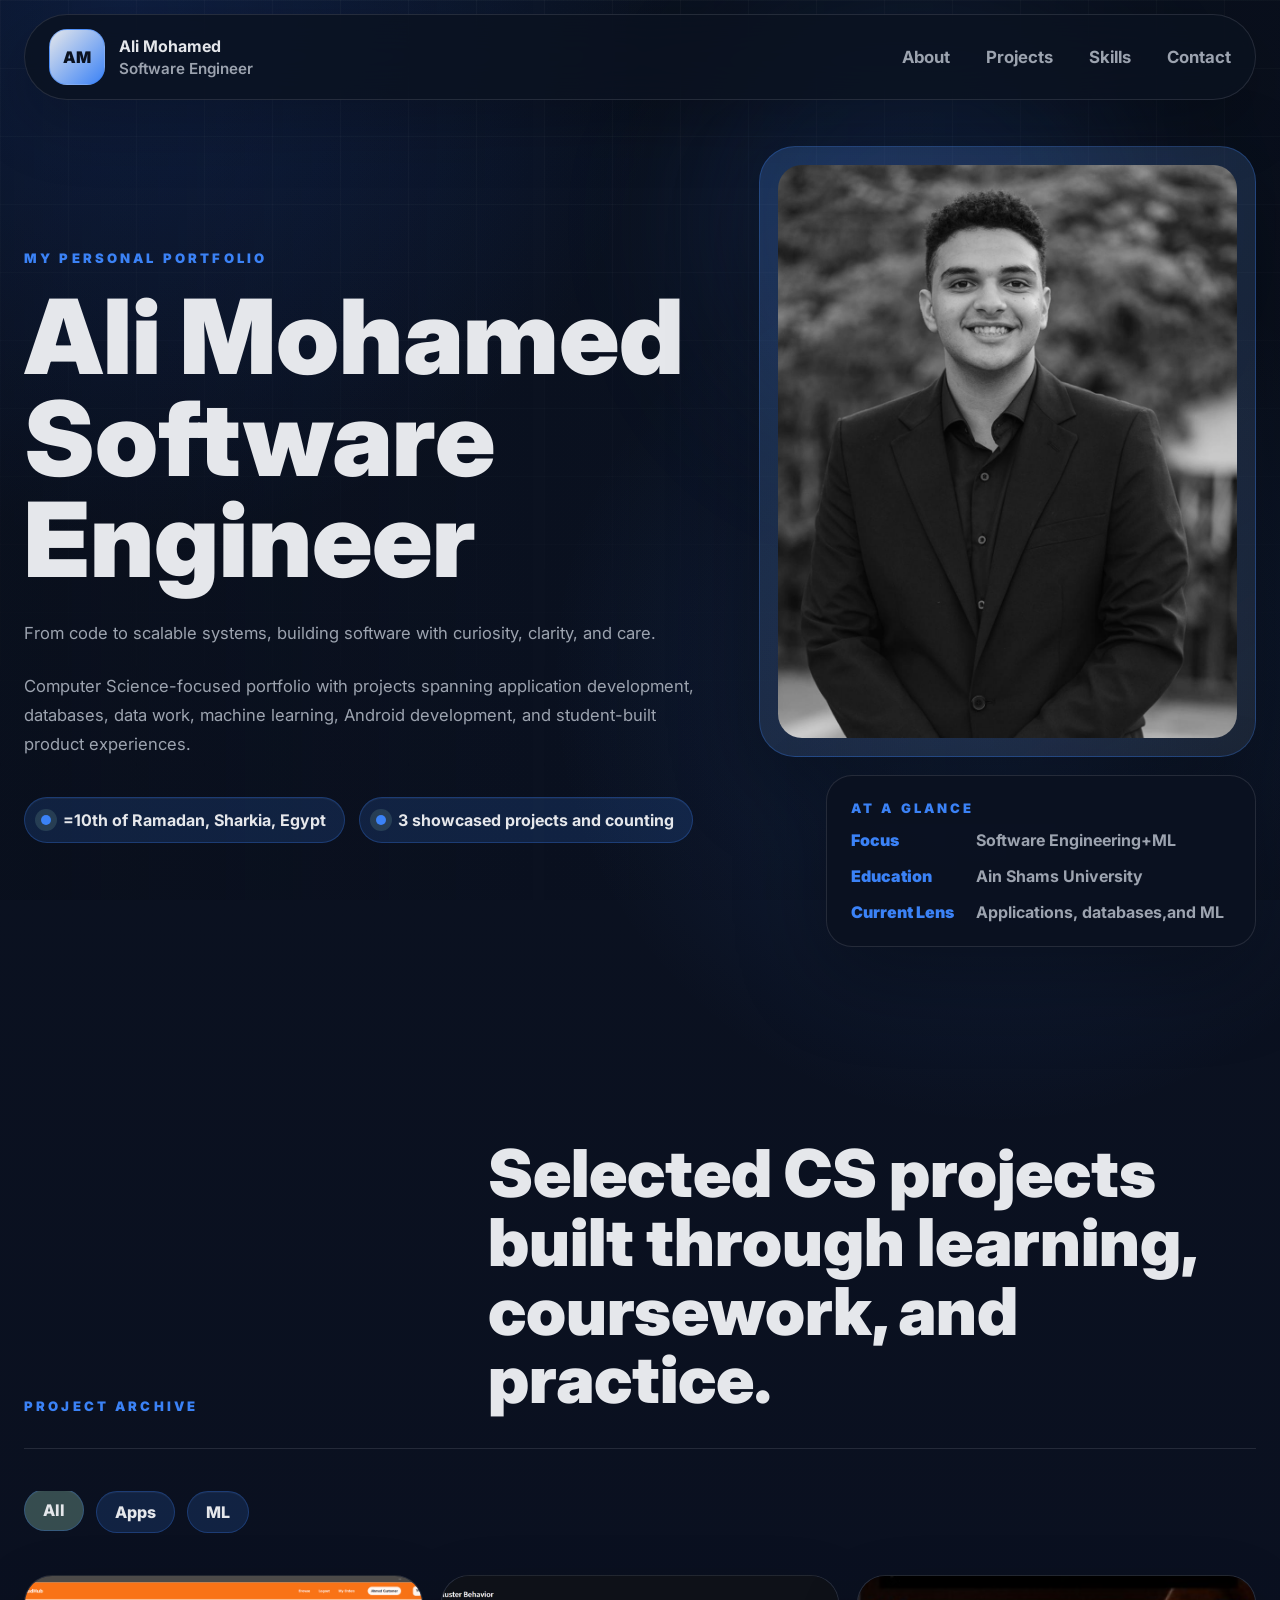
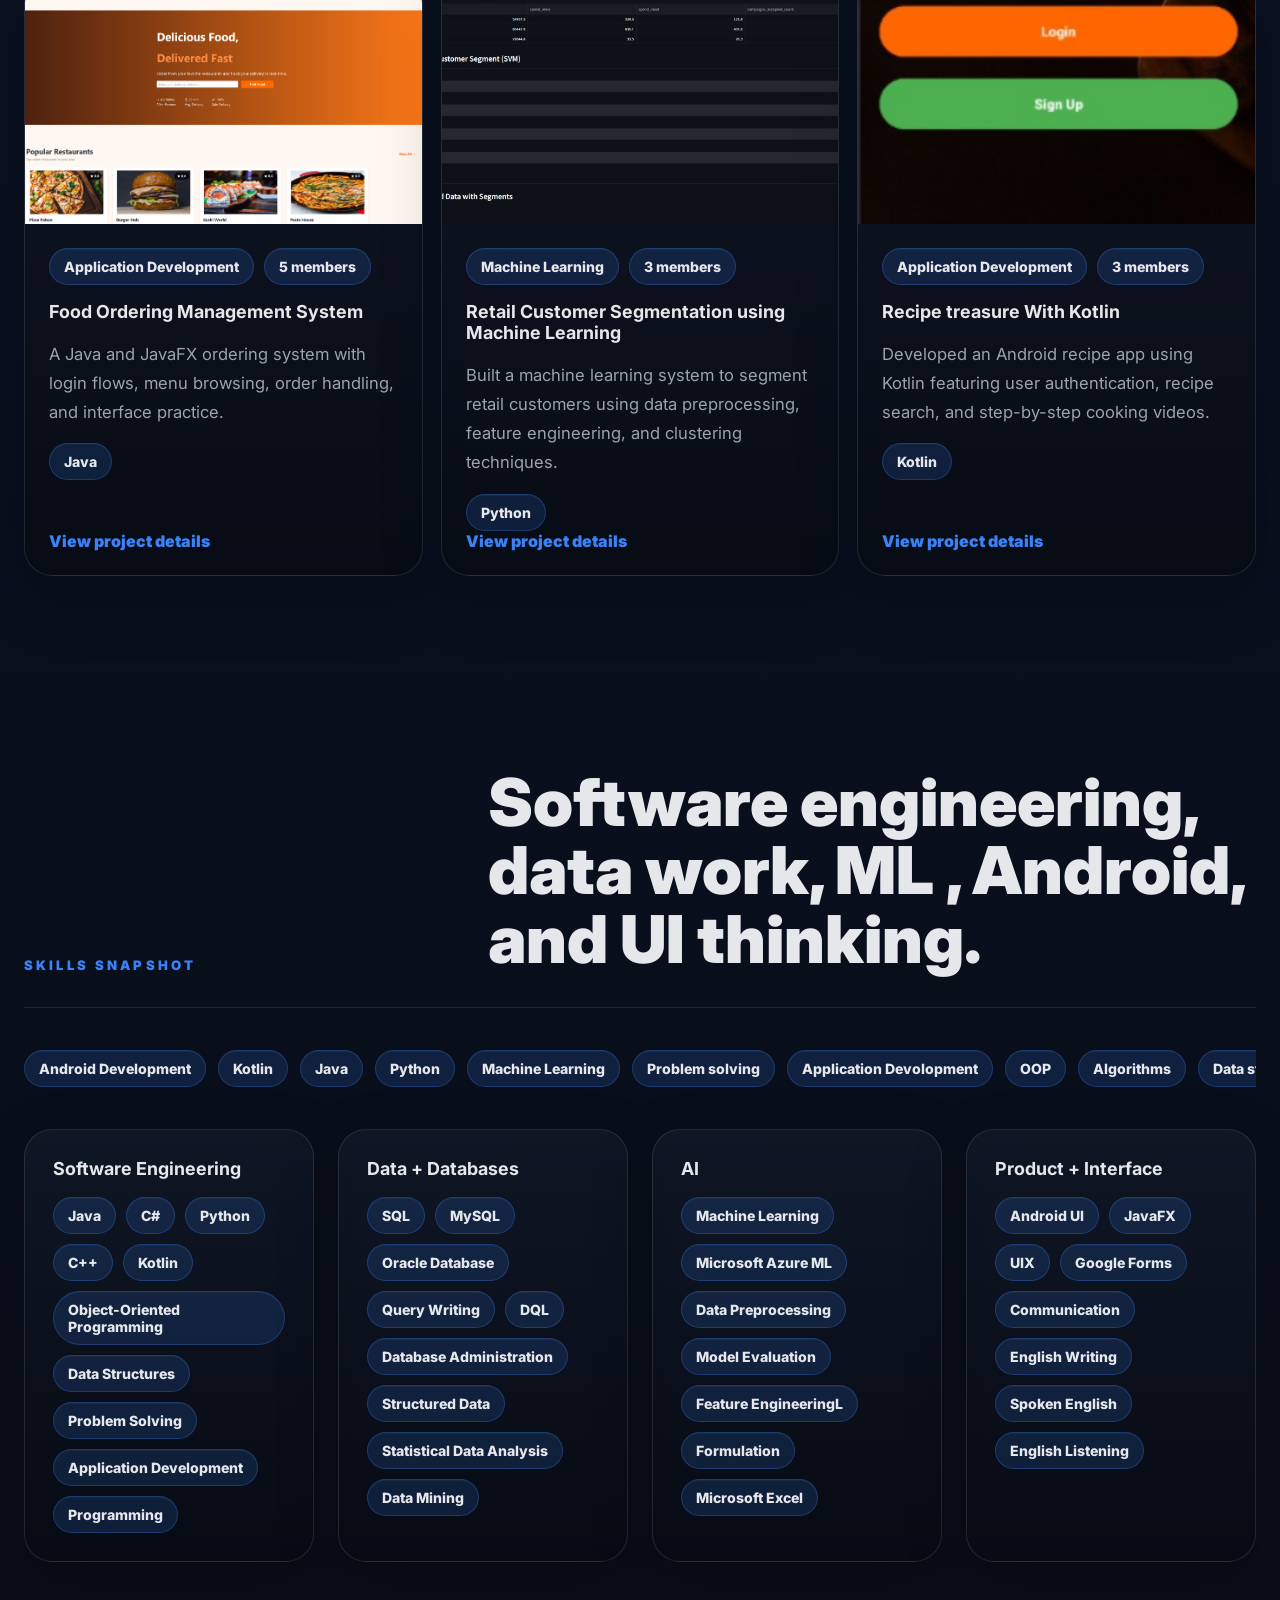
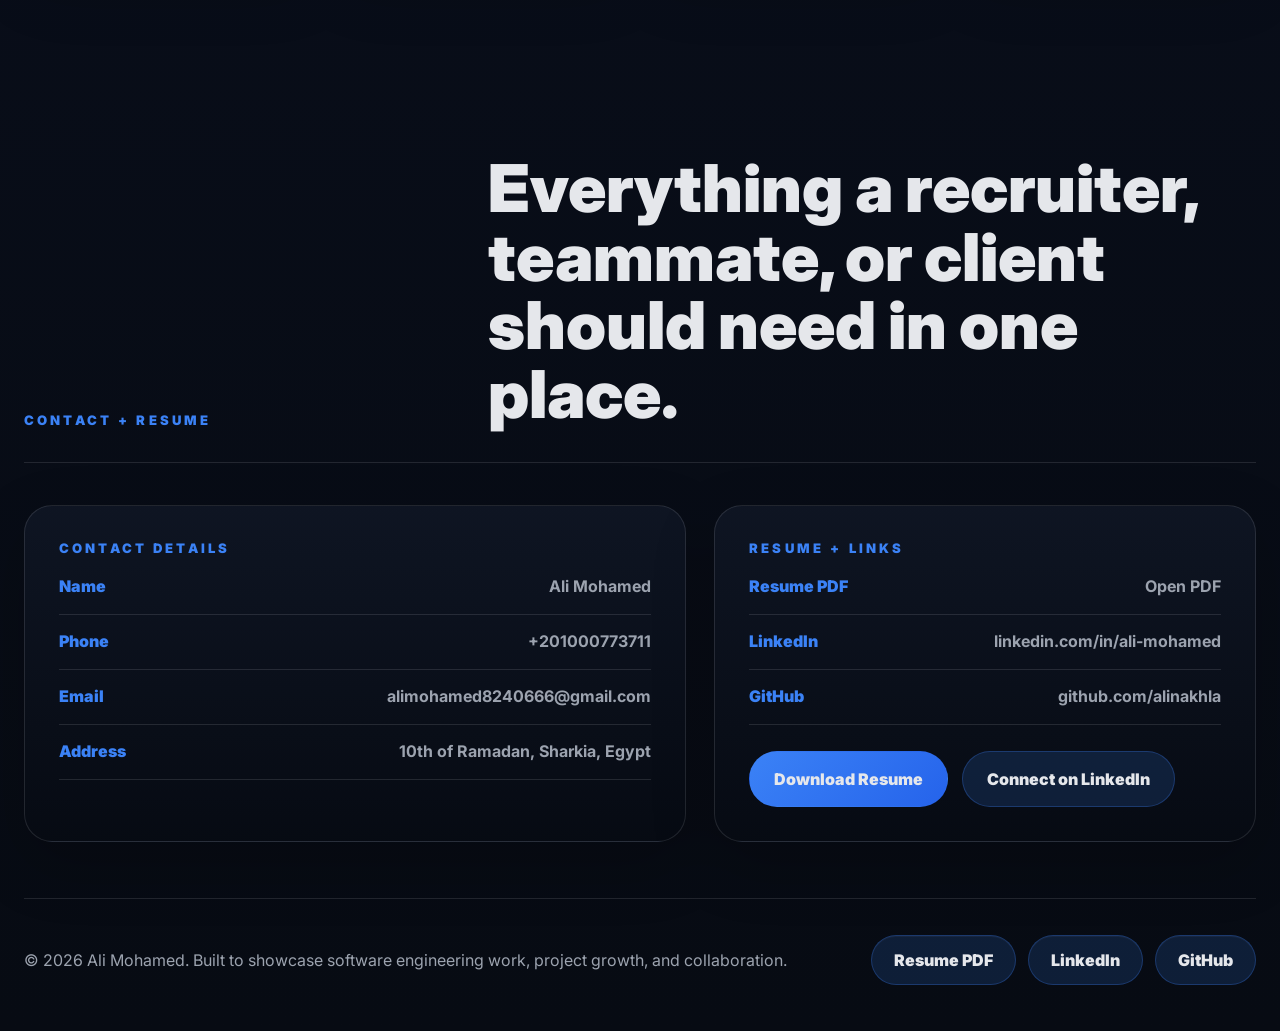
==== index.html @ 8b9dc845 "first commit" ====
<!doctype html>
<html lang="en">
  <head>
    <meta charset="UTF-8" />
    <meta name="viewport" content="width=device-width, initial-scale=1.0" />
    <meta
      name="description"
      content="Computer Science portfolio for Ali Mohamed, a Software Engineer showcasing projects, skills, resume, and contact information."
    />
    <title>Ali Mohamed | Software Engineer Portfolio</title>
    <link rel="preconnect" href="https://fonts.googleapis.com" />
    <link rel="preconnect" href="https://fonts.gstatic.com" crossorigin />
    <link
      href="https://fonts.googleapis.com/css2?family=Inter:wght@400;500;600;700;800;900&display=swap"
      rel="stylesheet"
    />
    <link rel="stylesheet" href="styles.css" />
  </head>
  <body id="top">
    <div class="cursor-glow" aria-hidden="true"></div>
    <header class="site-header">
      <a class="brand" href="index.html" aria-label="Portfolio home">
        <span class="brand-mark">AM</span>
        <span class="brand-copy">
          <strong>Ali Mohamed</strong>
          <small>Software Engineer</small>
        </span>
      </a>
      <nav class="nav-links" aria-label="Primary navigation">
        <a href="#about">About</a>
        <a href="#projects">Projects</a>
        <a href="#skills">Skills</a>
        <a href="#contact">Contact</a>
      </nav>
    </header>

    <main>
      <section id="about" class="hero section-shell">
        <div class="hero-copy reveal">
          <p class="eyebrow">My Personal Portfolio</p>
          <h1>Ali Mohamed Software Engineer</h1>
          <p class="hero-text">From code to scalable systems, building software with curiosity, clarity, and care.</p>
          <p class="hero-text">
            Computer Science-focused portfolio with projects spanning application development, databases,
            data work, machine learning, Android development, and student-built product experiences.
          </p>
          <div class="quick-facts" aria-label="Quick facts">
            <span>=10th of Ramadan, Sharkia, Egypt</span>
            <span><strong id="project-count">4</strong> showcased projects and counting</span>
          </div>
        </div>

        <div class="hero-visual reveal delay-1" aria-label="Profile photo placeholder">
          <div class="portrait-frame">
            <img src="\assets\profilepic.jpg" alt="Ali Mohamed profile photo placeholder" />
          </div>
          <aside class="glance-card" aria-label="At a glance">
            <p class="eyebrow">At A Glance</p>
            <dl>
              <div>
                <dt>Focus</dt>
                <dd>Software Engineering+ML</dd>
              </div>
              <div>
                <dt>Education</dt>
                <dd>Ain Shams University</dd>
              </div>
              <div>
                <dt>Current Lens</dt>
                <dd>Applications, databases,and ML</dd>
              </div>
            </dl>
          </aside>
        </div>
      </section>

      <section id="projects" class="section-shell">
        <div class="split-heading reveal">
          <p class="eyebrow">Project Archive</p>
          <h2>Selected CS projects built through learning, coursework, and practice.</h2>
        </div>
        <div class="project-toolbar reveal delay-1">
          <button class="filter-button active" data-filter="all" type="button">All</button>
          <button class="filter-button" data-filter="Application Development" type="button">Apps</button>
          <button class="filter-button" data-filter="Machine Learning" type="button">ML</button>
        </div>
        <div id="project-grid" class="project-grid" aria-live="polite"></div>
      </section>

      <section id="skills" class="section-shell skills-section">
        <div class="split-heading reveal">
          <p class="eyebrow">Skills Snapshot</p>
          <h2>Software engineering, data work, ML , Android, and UI thinking.</h2>
        </div>
        <div class="skill-rail reveal delay-1" aria-label="Highlighted skills">
          <span>Android Development</span>
          <span>Kotlin</span>
          <span>Java</span>
          <span>Python</span>
          <span>Machine Learning</span>
          <span>Problem solving</span>
          <span>Application Devolopment</span>
          <span>OOP</span>
          <span>Algorithms</span>
          <span>Data structures</span>
          <span>C++</span>
          <span>C#</span>
          <span>SQL</span>
          <span>MySQL</span>
          <span>Oracle Database</span>
          <span>Problem Solving</span>
          <span>Communication</span>
          <span>English Writing</span>
        </div>
        <div class="skills-layout">
          <div class="skill-card reveal">
            <h3>Software Engineering</h3>
            <div class="pill-list">
              <span>Java</span>
              <span>C#</span>
              <span>Python</span>
              <span>C++</span>
              <span>Kotlin</span>
              <span>Object-Oriented Programming</span>
              <span>Data Structures</span>
              <span>Problem Solving</span>
              <span>Application Development</span>
              <span>Programming</span>
            </div>
          </div>
          <div class="skill-card reveal delay-1">
            <h3>Data + Databases</h3>
            <div class="pill-list">
              <span>SQL</span>
              <span>MySQL</span>
              <span>Oracle Database</span>
              <span>Query Writing</span>
              <span>DQL</span>
              <span>Database Administration</span>
              <span>Structured Data</span>
              <span>Statistical Data Analysis</span>
              <span>Data Mining</span>
            </div>
          </div>
          <div class="skill-card reveal delay-2">
            <h3>AI</h3>
            <div class="pill-list">
              <span>Machine Learning</span>
              <span>Microsoft Azure ML</span>
              <span>Data Preprocessing</span>
              <span>Model Evaluation</span>
              <span>Feature EngineeringL</span> 
              <span>Formulation</span>
              <span>Microsoft Excel</span>
            </div>
          </div>
          <div class="skill-card reveal delay-3">
            <h3>Product + Interface</h3>
            <div class="pill-list">
              <span>Android UI</span>
              <span>JavaFX</span>
              <span>UIX</span>
              <span>Google Forms</span>
              <span>Communication</span>
              <span>English Writing</span>
              <span>Spoken English</span>
              <span>English Listening</span>
            </div>
          </div>
        </div>
      </section>

      <section id="contact" class="section-shell contact-section">
        <div class="split-heading reveal">
          <p class="eyebrow">Contact + Resume</p>
          <h2>Everything a recruiter, teammate, or client should need in one place.</h2>
        </div>
        <div class="contact-grid">
          <section class="contact-card reveal" aria-label="Contact details">
            <p class="eyebrow">Contact Details</p>
            <dl class="info-list">
              <div>
                <dt>Name</dt>
                <dd>Ali Mohamed</dd>
              </div>
              <div>
                <dt>Phone</dt>
                <dd><a href="tel:+201000773711">+201000773711</a></dd>
              </div>
              <div>
                <dt>Email</dt>
                <dd><a href="mailto:alimohamed8240666@gmail.com">alimohamed8240666@gmail.com</a></dd>
              </div>
              <div>
                <dt>Address</dt>
                <dd>10th of Ramadan, Sharkia, Egypt</dd>
              </div>
            </dl>
          </section>

          <section class="contact-card reveal delay-1" aria-label="Resume and profile links">
            <p class="eyebrow">Resume + Links</p>
            <dl class="info-list">
              <div>
                <dt>Resume PDF</dt>
                <dd><a href="assets/Resume1.pdf" target="_blank" rel="noreferrer">Open PDF</a></dd>
              </div>
              <div>
                <dt>LinkedIn</dt>
                <dd>
                  <a href="https:www.linkedin.com/in/ali-mohamed-709615299" target="_blank" rel="noreferrer">
                    linkedin.com/in/ali-mohamed
                  </a>
                </dd>
              </div>
              <div>
                <dt>GitHub</dt>
                <dd>
                  <a href="https://github.com/alinakhla" target="_blank" rel="noreferrer">
                    github.com/alinakhla
                  </a>
                </dd>
              </div>
            </dl>
            <div class="contact-actions">
              <a class="button primary" href="assets/Resume1.pdf" target="_blank" rel="noreferrer">Download Resume</a>
              <a class="button secondary" href="https:www.linkedin.com/in/ali-mohamed-709615299" target="_blank" rel="noreferrer">
                Connect on LinkedIn
              </a>
            </div>
          </section>
        </div>
      </section>
    </main>

    <footer class="site-footer">
      <span>© 2026 Ali Mohamed. Built to showcase software engineering work, project growth, and collaboration.</span>
      <div class="footer-links">
        <a href="assets/Resume1.pdf" target="_blank" rel="noreferrer">Resume PDF</a>
        <a href="https:www.linkedin.com/in/ali-mohamed-709615299" target="_blank" rel="noreferrer">LinkedIn</a>
        <a href="https://github.com/alinakhla" target="_blank" rel="noreferrer">GitHub</a>
      </div>
    </footer>

    <script src="data/projects.js"></script>
    <script src="app.js"></script>
  </body>
</html>
---- styles.css ----
:root {
  --bg: #0b1220;
  --bg-deep: #070b13;
  --panel: rgba(17, 24, 39, 0.76);
  --panel-strong: rgba(17, 24, 39, 0.95);
  --text: #e5e7eb;
  --muted: #9ca3af;
  --mint: #3b82f6;
  --mint-soft: rgba(59, 130, 246, 0.16);
  --mint-line: rgba(59, 130, 246, 0.28);
  --line: rgba(229, 231, 235, 0.12);
  --blue-deep: #2563eb;
  --shadow: 0 28px 90px rgba(0, 0, 0, 0.32);
}

* {
  box-sizing: border-box;
}

html {
  scroll-behavior: smooth;
  scroll-padding-top: 130px;
}

body {
  margin: 0;
  min-height: 100vh;
  overflow-x: hidden;
  background:
    radial-gradient(circle at 78% 16%, rgba(59, 130, 246, 0.16), transparent 28rem),
    radial-gradient(circle at 10% 0%, rgba(37, 99, 235, 0.2), transparent 34rem),
    linear-gradient(180deg, var(--bg) 0%, #0a1020 42%, var(--bg-deep) 100%);
  color: var(--text);
  font-family: Inter, system-ui, -apple-system, BlinkMacSystemFont, "Segoe UI", sans-serif;
}

body::before {
  position: fixed;
  inset: 0;
  z-index: -2;
  pointer-events: none;
  content: "";
  background-image:
    linear-gradient(rgba(232, 255, 243, 0.035) 1px, transparent 1px),
    linear-gradient(90deg, rgba(229, 231, 235, 0.035) 1px, transparent 1px);
  background-size: 68px 68px;
  mask-image: linear-gradient(to bottom, black 4%, transparent 90%);
}

body::after {
  position: fixed;
  inset: 0;
  z-index: -1;
  pointer-events: none;
  content: "";
  background: linear-gradient(90deg, rgba(7, 11, 19, 0.22), transparent 42%, rgba(7, 11, 19, 0.24));
}

a {
  color: inherit;
  text-decoration: none;
}

img,
video {
  display: block;
  max-width: 100%;
}

.cursor-glow {
  position: fixed;
  top: var(--glow-y, 25%);
  left: var(--glow-x, 72%);
  z-index: -1;
  width: 26rem;
  height: 26rem;
  border-radius: 999px;
  background: rgba(59, 130, 246, 0.14);
  filter: blur(76px);
  transform: translate(-50%, -50%);
  transition: top 180ms ease, left 180ms ease;
}

.site-header {
  position: sticky;
  top: 14px;
  z-index: 10;
  display: flex;
  align-items: center;
  justify-content: space-between;
  width: min(1380px, calc(100% - 48px));
  margin: 14px auto 0;
  padding: 14px 24px;
  border: 1px solid var(--line);
  border-radius: 999px;
  background: rgba(11, 18, 32, 0.8);
  box-shadow: 0 24px 64px rgba(0, 0, 0, 0.22);
  backdrop-filter: blur(20px);
}

.brand,
.nav-links {
  display: flex;
  align-items: center;
}

.brand {
  gap: 14px;
  font-weight: 800;
}

.brand-mark {
  display: grid;
  width: 56px;
  height: 56px;
  place-items: center;
  border: 1px solid rgba(59, 130, 246, 0.48);
  border-radius: 18px;
  background: linear-gradient(135deg, #e5e7eb, #3b82f6);
  color: #0b1220;
  font-weight: 900;
}

.brand-copy {
  display: grid;
  gap: 3px;
}

.brand-copy small {
  color: var(--muted);
  font-size: 0.95rem;
  font-weight: 600;
}

.nav-links {
  gap: 36px;
}

.nav-links a {
  color: var(--muted);
  font-size: 1.05rem;
  font-weight: 700;
  transition: color 160ms ease;
}

.nav-links a:hover {
  color: var(--text);
}

.section-shell {
  width: min(1380px, calc(100% - 48px));
  margin: 0 auto;
  padding: 96px 0;
}

.hero {
  display: grid;
  min-height: calc(100vh - 112px);
  align-items: center;
  grid-template-columns: minmax(0, 1fr) minmax(360px, 0.74fr);
  gap: 64px;
  padding-top: 46px;
}

.eyebrow {
  margin: 0 0 20px;
  color: var(--mint);
  font-size: 0.82rem;
  font-weight: 900;
  letter-spacing: 0.24em;
  text-transform: uppercase;
}

h1,
h2,
h3,
p {
  margin-top: 0;
}

h1 {
  max-width: 760px;
  margin-bottom: 28px;
  color: var(--text);
  font-size: clamp(3.9rem, 8.1vw, 7.65rem);
  font-weight: 900;
  letter-spacing: 0;
  line-height: 0.98;
}

h2 {
  max-width: 760px;
  margin-bottom: 28px;
  color: var(--text);
  font-size: clamp(2.55rem, 5.15vw, 4.85rem);
  font-weight: 900;
  letter-spacing: 0;
  line-height: 1.04;
}

h3 {
  margin-bottom: 18px;
  color: var(--text);
  font-size: 1.12rem;
}

.hero-text,
.project-content p,
.project-detail p {
  color: var(--muted);
  font-size: 1.04rem;
  line-height: 1.75;
}

.hero-text {
  max-width: 720px;
  margin-bottom: 24px;
}

.quick-facts {
  display: flex;
  flex-wrap: wrap;
  gap: 14px;
  margin-top: 38px;
}

.quick-facts span,
.filter-button,
.meta-row span,
.project-tags span,
.pill-list span,
.skill-rail span,
.footer-links a {
  border: 1px solid var(--mint-line);
  border-radius: 999px;
  background: var(--mint-soft);
  color: var(--text);
  box-shadow: inset 0 1px 0 rgba(255, 255, 255, 0.04);
}

.quick-facts span {
  position: relative;
  padding: 12px 18px 12px 38px;
  font-weight: 700;
}

.quick-facts span::before {
  position: absolute;
  top: 50%;
  left: 16px;
  width: 10px;
  height: 10px;
  border-radius: 50%;
  background: var(--mint);
  box-shadow: 0 0 0 6px rgba(168, 232, 201, 0.14);
  content: "";
  transform: translateY(-50%);
}

.hero-visual {
  display: grid;
  gap: 18px;
}

.portrait-frame {
  position: relative;
  overflow: hidden;
  padding: 18px;
  border: 1px solid rgba(59, 130, 246, 0.3);
  border-radius: 36px;
  background:
    linear-gradient(145deg, rgba(59, 130, 246, 0.18), rgba(255, 255, 255, 0.03)),
    rgba(232, 255, 243, 0.04);
  box-shadow: var(--shadow);
}

.portrait-frame::before {
  position: absolute;
  inset: 0;
  content: "";
  background: linear-gradient(115deg, transparent 20%, rgba(232, 255, 243, 0.12), transparent 64%);
  transform: translateX(-110%);
  animation: sheen 6.2s ease-in-out infinite;
}

.portrait-frame img {
  width: 100%;
  aspect-ratio: 4 / 5;
  border-radius: 24px;
  filter: grayscale(1);
  object-fit: cover;
}

.glance-card {
  position: relative;
  width: min(430px, 100%);
  justify-self: end;
  padding: 24px;
  border: 1px solid var(--line);
  border-radius: 26px;
  background: rgba(11, 18, 32, 0.94);
  box-shadow: var(--shadow);
}

.glance-card .eyebrow {
  margin-bottom: 14px;
}

.glance-card dl,
.info-list {
  display: grid;
  gap: 16px;
  margin: 0;
}

.glance-card dl div,
.info-list div {
  display: grid;
  grid-template-columns: 0.42fr 1fr;
  gap: 18px;
}

dt {
  color: var(--mint);
  font-weight: 900;
}

dd {
  margin: 0;
  color: var(--muted);
  font-weight: 700;
}

.split-heading {
  display: grid;
  align-items: end;
  grid-template-columns: 0.52fr 1fr;
  gap: 64px;
  margin-bottom: 42px;
  padding-bottom: 34px;
  border-bottom: 1px solid var(--line);
}

.split-heading .eyebrow {
  margin-bottom: 0;
}

.split-heading h2 {
  margin-bottom: 0;
}

.project-toolbar,
.skill-rail {
  display: flex;
  flex-wrap: nowrap;
  gap: 12px;
  max-width: 100%;
  margin-bottom: 34px;
  overflow-x: auto;
  overflow-y: hidden;
  padding-bottom: 8px;
  scrollbar-color: rgba(168, 232, 201, 0.55) transparent;
}

.filter-button {
  min-height: 42px;
  flex: 0 0 auto;
  padding: 0 18px;
  cursor: pointer;
  font: inherit;
  font-weight: 800;
  transition: transform 160ms ease, background 160ms ease;
}

.filter-button.active,
.filter-button:hover {
  background: rgba(168, 232, 201, 0.28);
  transform: translateY(-2px);
}

.project-grid {
  display: grid;
  grid-template-columns: repeat(3, minmax(0, 1fr));
  gap: 18px;
}

.project-card,
.skill-card,
.contact-card,
.detail-panel,
.media-item,
.detail-title,
.empty-state {
  border: 1px solid var(--line);
  border-radius: 28px;
  background: linear-gradient(180deg, rgba(17, 24, 39, 0.78), rgba(7, 11, 19, 0.78));
  box-shadow: 0 22px 64px rgba(0, 0, 0, 0.2);
}

.project-card {
  position: relative;
  display: flex;
  overflow: hidden;
  min-height: 430px;
  flex-direction: column;
  transition: transform 180ms ease, border-color 180ms ease, background 180ms ease;
}

.project-card:hover {
  border-color: rgba(59, 130, 246, 0.48);
  background: linear-gradient(180deg, rgba(17, 34, 64, 0.82), rgba(7, 11, 19, 0.84));
  transform: translateY(-6px);
}

.project-thumb {
  display: grid;
  min-height: 180px;
  place-items: center;
  background:
    linear-gradient(135deg, rgba(59, 130, 246, 0.22), rgba(7, 11, 19, 0.82)),
    linear-gradient(45deg, rgba(232, 255, 243, 0.04) 25%, transparent 25% 50%, rgba(232, 255, 243, 0.04) 50% 75%, transparent 75%);
  background-size: auto, 28px 28px;
}

.project-thumb img {
  width: 100%;
  height: 100%;
  aspect-ratio: 16 / 10;
  object-fit: cover;
}

.placeholder-label {
  color: var(--text);
  font-weight: 900;
}

.project-content {
  display: flex;
  flex: 1;
  flex-direction: column;
  padding: 24px;
}

.meta-row,
.project-tags,
.pill-list {
  display: flex;
  flex-wrap: wrap;
  gap: 10px;
}

.meta-row {
  margin-bottom: 16px;
}

.meta-row span,
.project-tags span,
.pill-list span,
.skill-rail span {
  padding: 9px 14px;
  font-size: 0.88rem;
  font-weight: 800;
}

.project-link {
  margin-top: auto;
  color: var(--mint);
  font-weight: 900;
}

.skill-rail span {
  flex: 0 0 auto;
}

.skills-layout {
  display: grid;
  grid-template-columns: repeat(4, minmax(0, 1fr));
  gap: 24px;
}

.skill-card {
  min-height: 430px;
  padding: 28px;
}

.contact-section {
  padding-bottom: 56px;
}

.contact-grid {
  display: grid;
  grid-template-columns: 1.1fr 0.9fr;
  gap: 28px;
}

.contact-card {
  padding: 34px;
}

.contact-card .eyebrow {
  margin-bottom: 20px;
}

.info-list div {
  align-items: start;
  padding-bottom: 18px;
  border-bottom: 1px solid var(--line);
}

.info-list dd {
  text-align: right;
  word-break: break-word;
}

.info-list a:hover {
  color: var(--text);
}

.contact-actions,
.hero-actions {
  display: flex;
  flex-wrap: wrap;
  gap: 14px;
  margin-top: 26px;
}

.button {
  display: inline-flex;
  min-height: 56px;
  align-items: center;
  justify-content: center;
  border: 1px solid var(--mint-line);
  border-radius: 999px;
  padding: 0 24px;
  font-weight: 900;
  transition: transform 160ms ease, border-color 160ms ease, background 160ms ease;
}

.button:hover {
  transform: translateY(-2px);
}

.button.primary {
  border-color: transparent;
  background: linear-gradient(135deg, #3b82f6, #2563eb);
  color: #e5e7eb;
}

.button.secondary {
  background: var(--mint-soft);
  color: var(--text);
}

.site-footer {
  display: flex;
  align-items: center;
  justify-content: space-between;
  width: min(1380px, calc(100% - 48px));
  margin: 0 auto;
  padding: 36px 0 46px;
  border-top: 1px solid var(--line);
  color: var(--muted);
  gap: 24px;
}

.footer-links {
  display: flex;
  flex-wrap: wrap;
  gap: 12px;
}

.footer-links a {
  padding: 14px 22px;
  font-weight: 900;
}

.project-detail {
  padding-top: 74px;
}

.detail-back {
  display: grid;
  min-height: 62px;
  place-items: center;
  border: 1px solid var(--line);
  border-radius: 999px;
  background: rgba(17, 24, 39, 0.7);
  color: var(--text);
  font-weight: 900;
  transition: transform 160ms ease, border-color 160ms ease, background 160ms ease;
}

.detail-back:hover {
  border-color: var(--mint-line);
  background: var(--mint-soft);
  transform: translateY(-2px);
}

.detail-hero-block {
  padding: 42px 0 30px;
}

.detail-hero-block h1 {
  max-width: 980px;
  margin-bottom: 26px;
  font-size: clamp(3.2rem, 7.6vw, 7.2rem);
}

.detail-hero-block p:not(.eyebrow) {
  max-width: 880px;
  color: var(--muted);
  font-size: 1.18rem;
  line-height: 1.65;
}

.detail-tags {
  margin-top: 34px;
}

.detail-showcase {
  display: grid;
  grid-template-columns: minmax(0, 1.05fr) minmax(340px, 0.9fr);
  gap: 28px;
  align-items: start;
}

.detail-media-grid {
  display: grid;
  gap: 18px;
}

.detail-media-card,
.summary-card,
.stack-card,
.contributors-card,
.more-projects-card,
.empty-state {
  border: 1px solid var(--line);
  border-radius: 28px;
  background: linear-gradient(180deg, rgba(17, 24, 39, 0.78), rgba(7, 11, 19, 0.78));
  box-shadow: 0 22px 64px rgba(0, 0, 0, 0.2);
}

.detail-media-card {
  position: relative;
  overflow: hidden;
  min-height: 330px;
  padding-bottom: 54px;
}

.detail-media-card img,
.detail-media-card video {
  width: 100%;
  height: 100%;
  min-height: 330px;
  object-fit: cover;
  border-bottom: 1px solid var(--line);
}

.media-badge {
  position: absolute;
  right: 50%;
  bottom: 0;
  padding: 10px 18px;
  border: 0;
  border-radius: 0;
  background: transparent;
  color: var(--text);
  font-weight: 800;
  transform: translateX(50%);
}

.media-placeholder {
  display: grid;
  place-items: center;
  padding: 28px;
  color: var(--muted);
  text-align: center;
}

.summary-card,
.stack-card,
.contributors-card,
.more-projects-card,
.empty-state {
  padding: 34px;
}

.summary-card {
  position: sticky;
  top: 128px;
}

.summary-card h3,
.stack-card h3 {
  margin: 22px 0 12px;
}

.summary-card h3:first-of-type,
.stack-card h3:first-of-type {
  margin-top: 0;
}

.detail-lower-grid {
  display: grid;
  grid-template-columns: 1fr 1fr;
  gap: 28px;
  margin-top: 34px;
}

.stack-card .pill-list {
  margin-bottom: 22px;
}

.contributor-row {
  display: flex;
  align-items: center;
  justify-content: space-between;
  gap: 18px;
  padding: 18px 0;
  border-bottom: 1px solid var(--line);
  color: var(--text);
  font-size: 1.08rem;
  font-weight: 800;
}

.contributor-row:first-of-type {
  padding-top: 0;
}

.contributor-row:last-child {
  border-bottom: 0;
}

.contributor-row a,
.more-projects-list a {
  border: 1px solid var(--mint-line);
  border-radius: 999px;
  padding: 10px 16px;
  background: var(--mint-soft);
  color: var(--text);
  font-size: 0.95rem;
  font-weight: 900;
}

.more-projects-card {
  margin-top: 34px;
}

.more-projects-list {
  display: flex;
  flex-wrap: wrap;
  gap: 12px;
}

.reveal {
  opacity: 0;
  transform: translateY(24px);
  transition: opacity 700ms ease, transform 700ms ease;
}

.reveal.visible {
  opacity: 1;
  transform: translateY(0);
}

.delay-1 {
  transition-delay: 90ms;
}

.delay-2 {
  transition-delay: 180ms;
}

.delay-3 {
  transition-delay: 270ms;
}

@keyframes sheen {
  0%,
  38% {
    transform: translateX(-110%);
  }
  62%,
  100% {
    transform: translateX(110%);
  }
}

@media (prefers-reduced-motion: reduce) {
  *,
  *::before,
  *::after {
    scroll-behavior: auto !important;
    animation-duration: 0.001ms !important;
    animation-iteration-count: 1 !important;
    transition-duration: 0.001ms !important;
  }
}

@media (max-width: 1050px) {
  .hero,
  .split-heading,
  .contact-grid,
  .detail-showcase,
  .detail-lower-grid {
    grid-template-columns: 1fr;
  }

  .hero {
    min-height: auto;
  }

  .project-grid,
  .skills-layout,
  .detail-panels {
    grid-template-columns: repeat(2, minmax(0, 1fr));
  }

  .summary-card {
    position: static;
  }
}

@media (max-width: 760px) {
  .site-header {
    align-items: flex-start;
    flex-direction: column;
    width: min(100% - 24px, 1380px);
    border-radius: 28px;
  }

  .nav-links {
    width: 100%;
    justify-content: space-between;
    gap: 14px;
    overflow-x: auto;
  }

  .section-shell {
    width: min(100% - 24px, 1380px);
    padding: 64px 0;
  }

  h1 {
    font-size: clamp(3.1rem, 15vw, 5.25rem);
  }

  h2 {
    font-size: clamp(2.2rem, 11vw, 3.85rem);
  }

  .hero {
    gap: 42px;
  }

  .glance-card {
    position: relative;
    right: auto;
    bottom: auto;
    width: 100%;
    margin-top: -34px;
  }

  .project-grid,
  .skills-layout,
  .detail-panels,
  .media-grid,
  .detail-showcase,
  .detail-lower-grid {
    grid-template-columns: 1fr;
  }

  .project-detail {
    padding-top: 52px;
  }

  .detail-hero-block h1 {
    font-size: clamp(2.8rem, 13vw, 4.6rem);
  }

  .detail-media-card,
  .detail-media-card img,
  .detail-media-card video {
    min-height: 240px;
  }

  .skill-card {
    min-height: auto;
  }

  .glance-card dl div,
  .info-list div {
    grid-template-columns: 1fr;
    gap: 8px;
  }

  .info-list dd {
    text-align: left;
  }

  .site-footer {
    align-items: flex-start;
    flex-direction: column;
  }
}
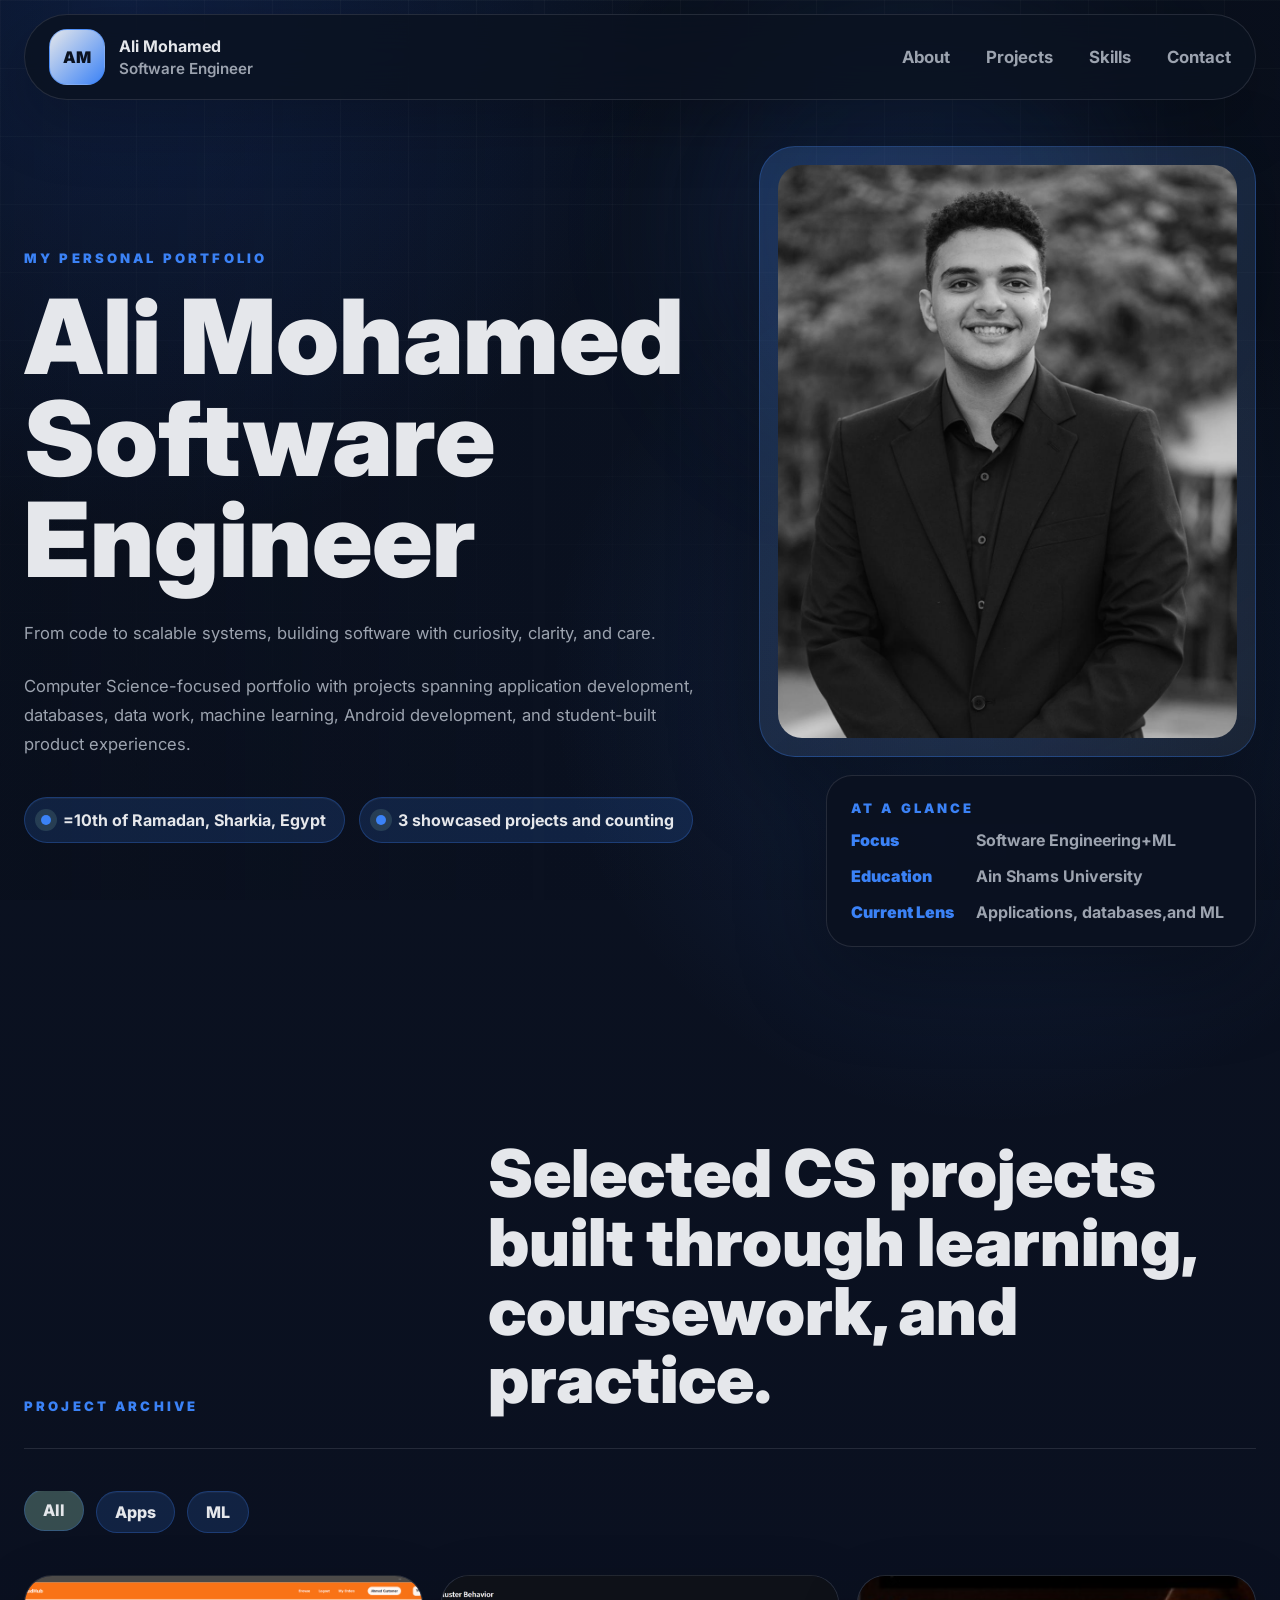
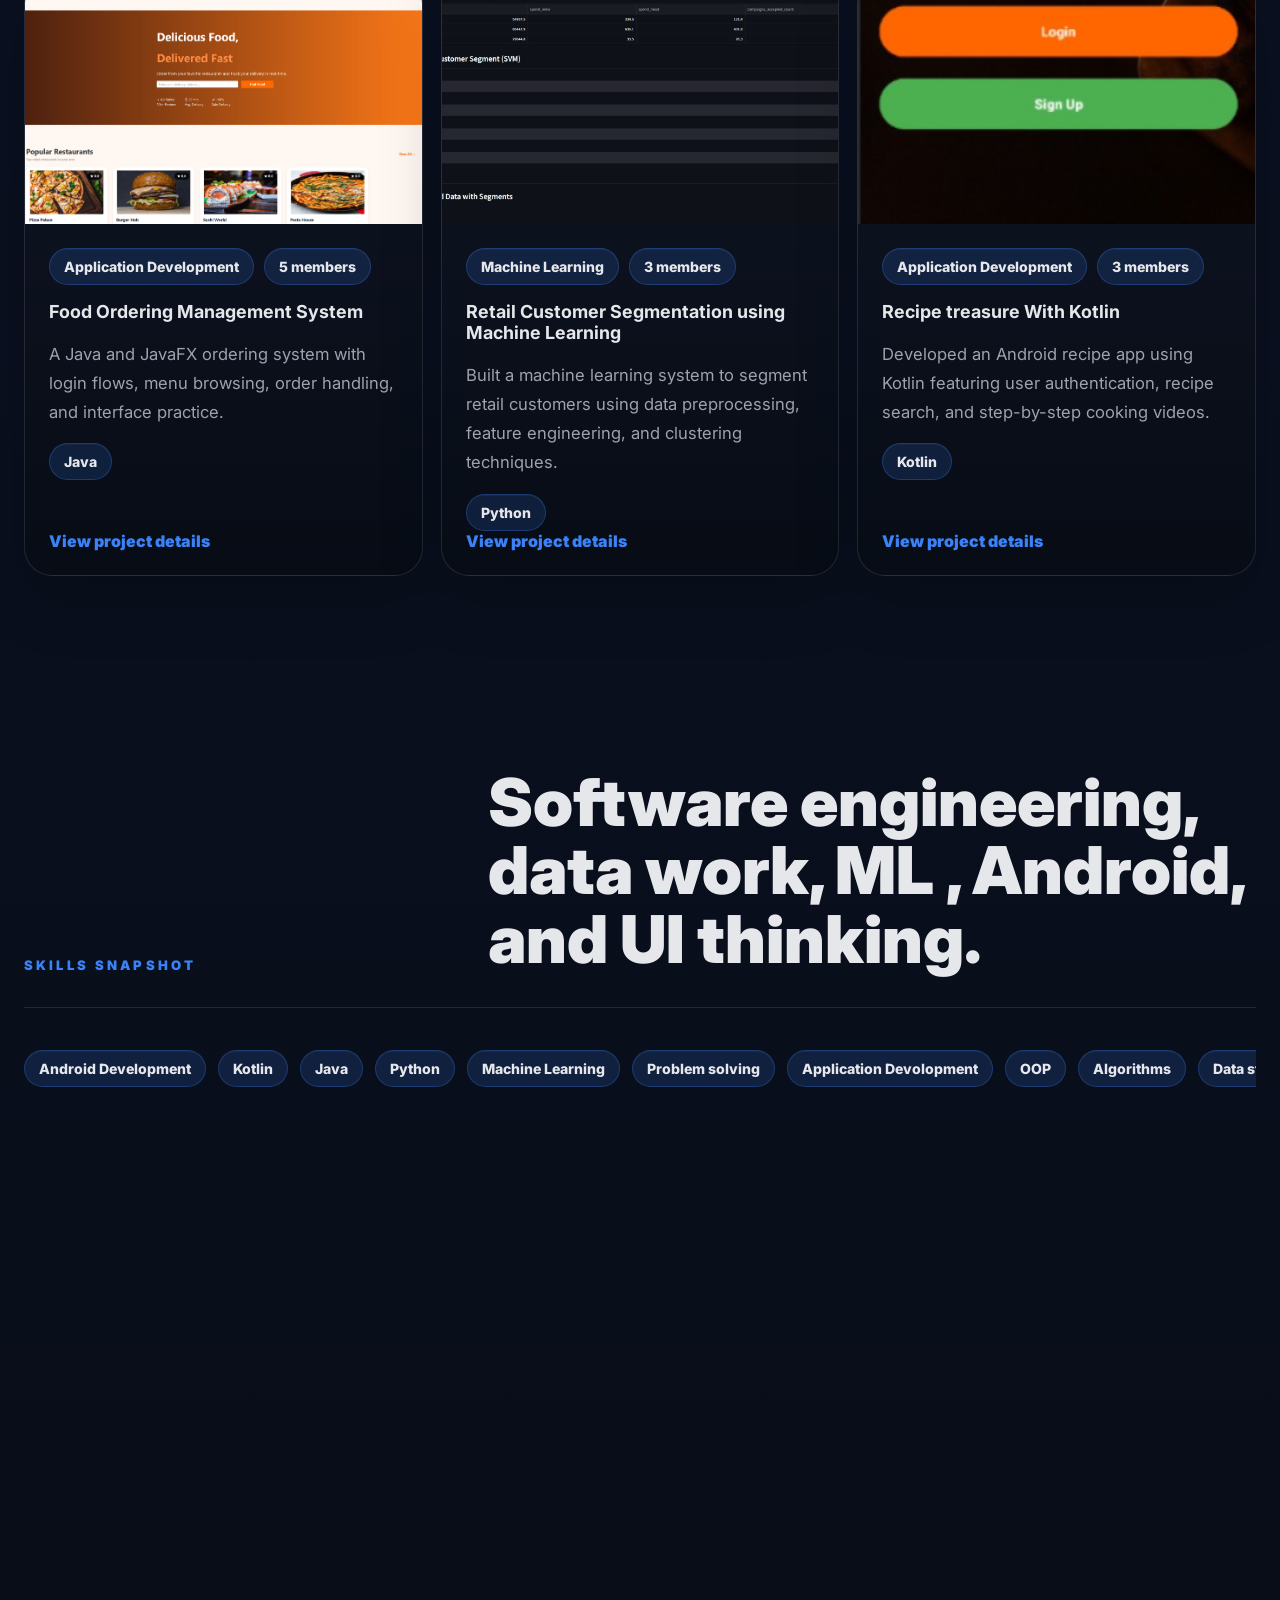
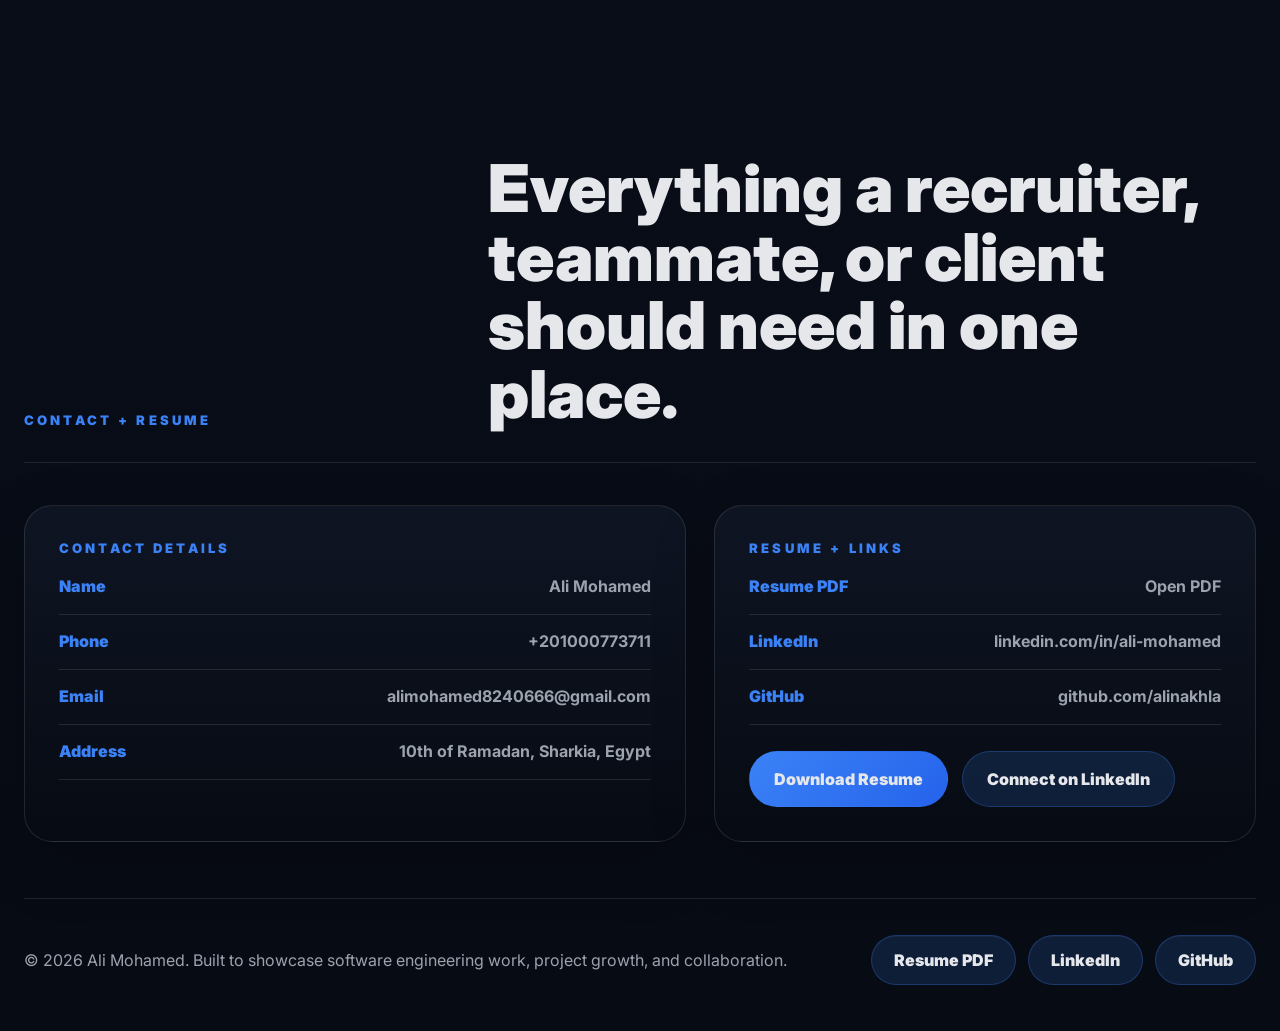
==== commit 99c07fe9: "change profile pic url" ====
--- a/index.html
+++ b/index.html
@@ -52,7 +52,7 @@
 
         <div class="hero-visual reveal delay-1" aria-label="Profile photo placeholder">
           <div class="portrait-frame">
-            <img src="\assets\profilepic.jpg" alt="Ali Mohamed profile photo placeholder" />
+            <img src="assets\profilepic.jpg" alt="Ali Mohamed profile photo placeholder" />
           </div>
           <aside class="glance-card" aria-label="At a glance">
             <p class="eyebrow">At A Glance</p>
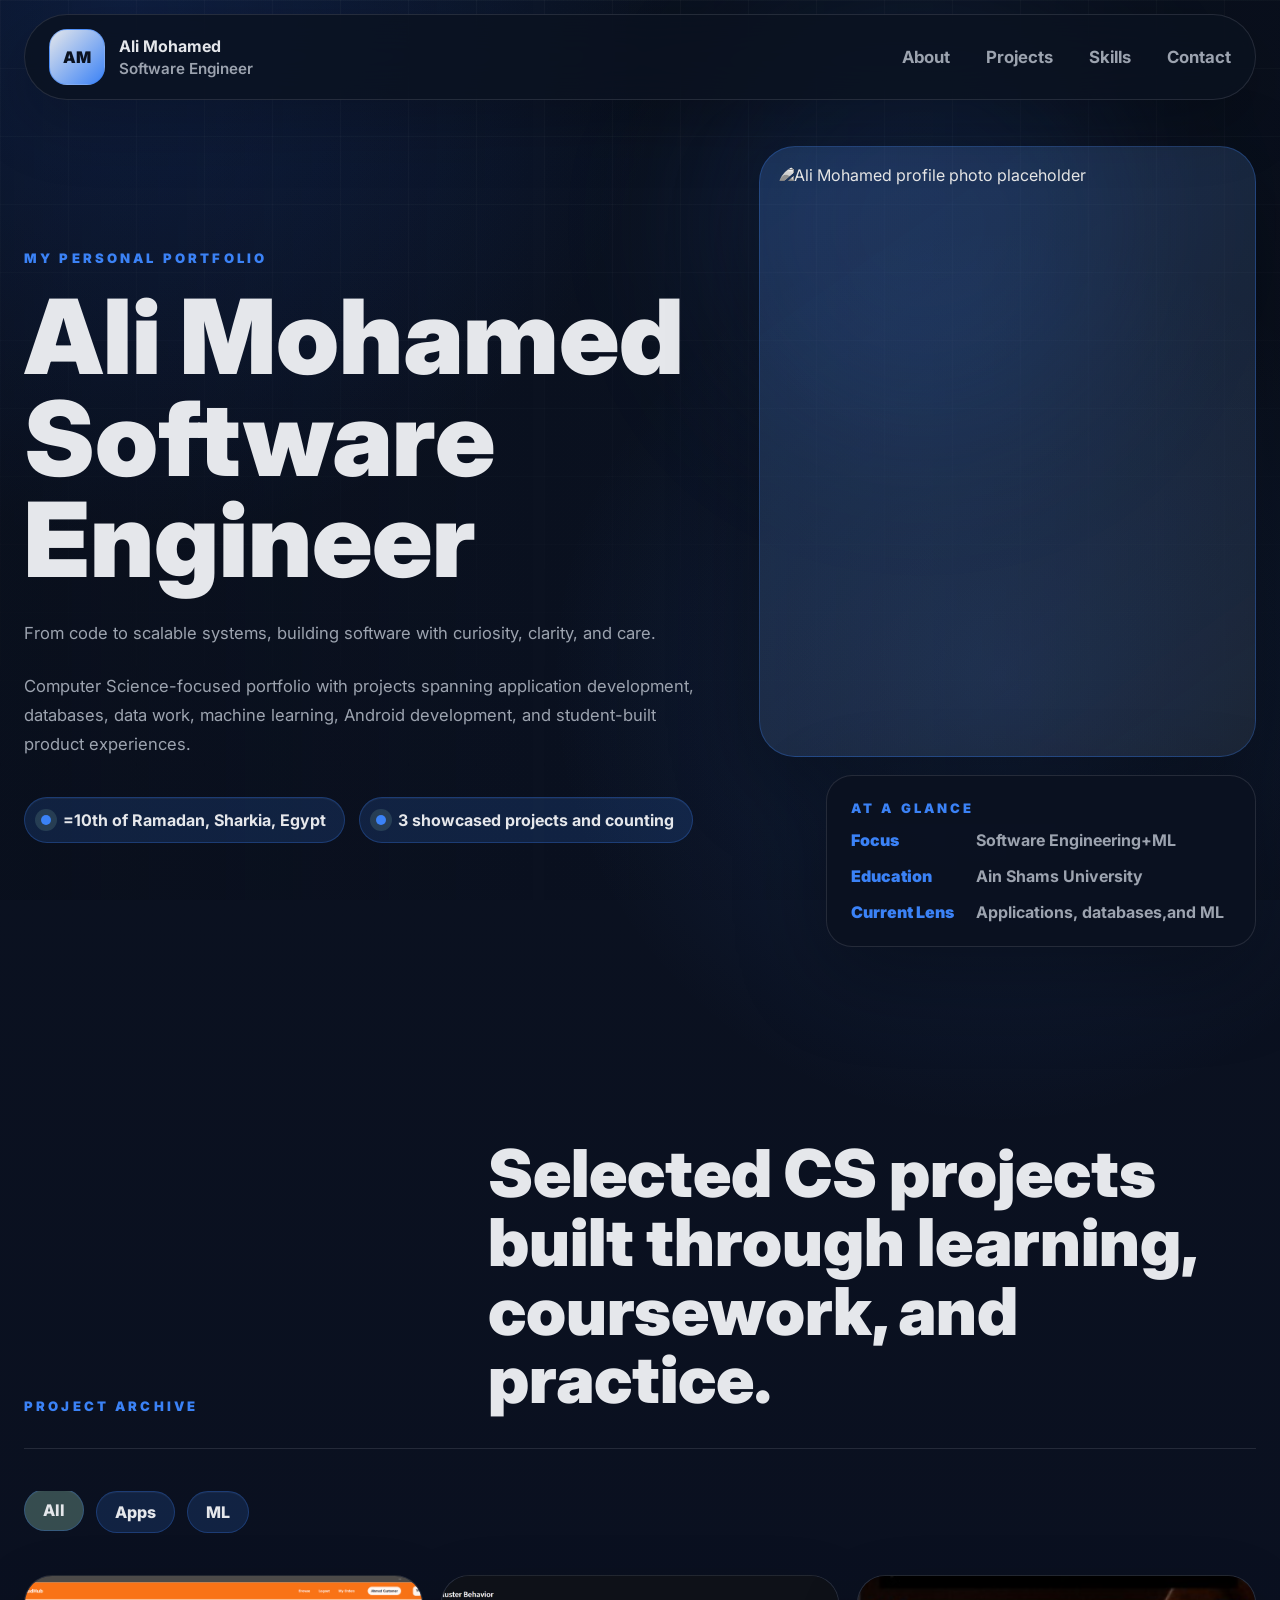
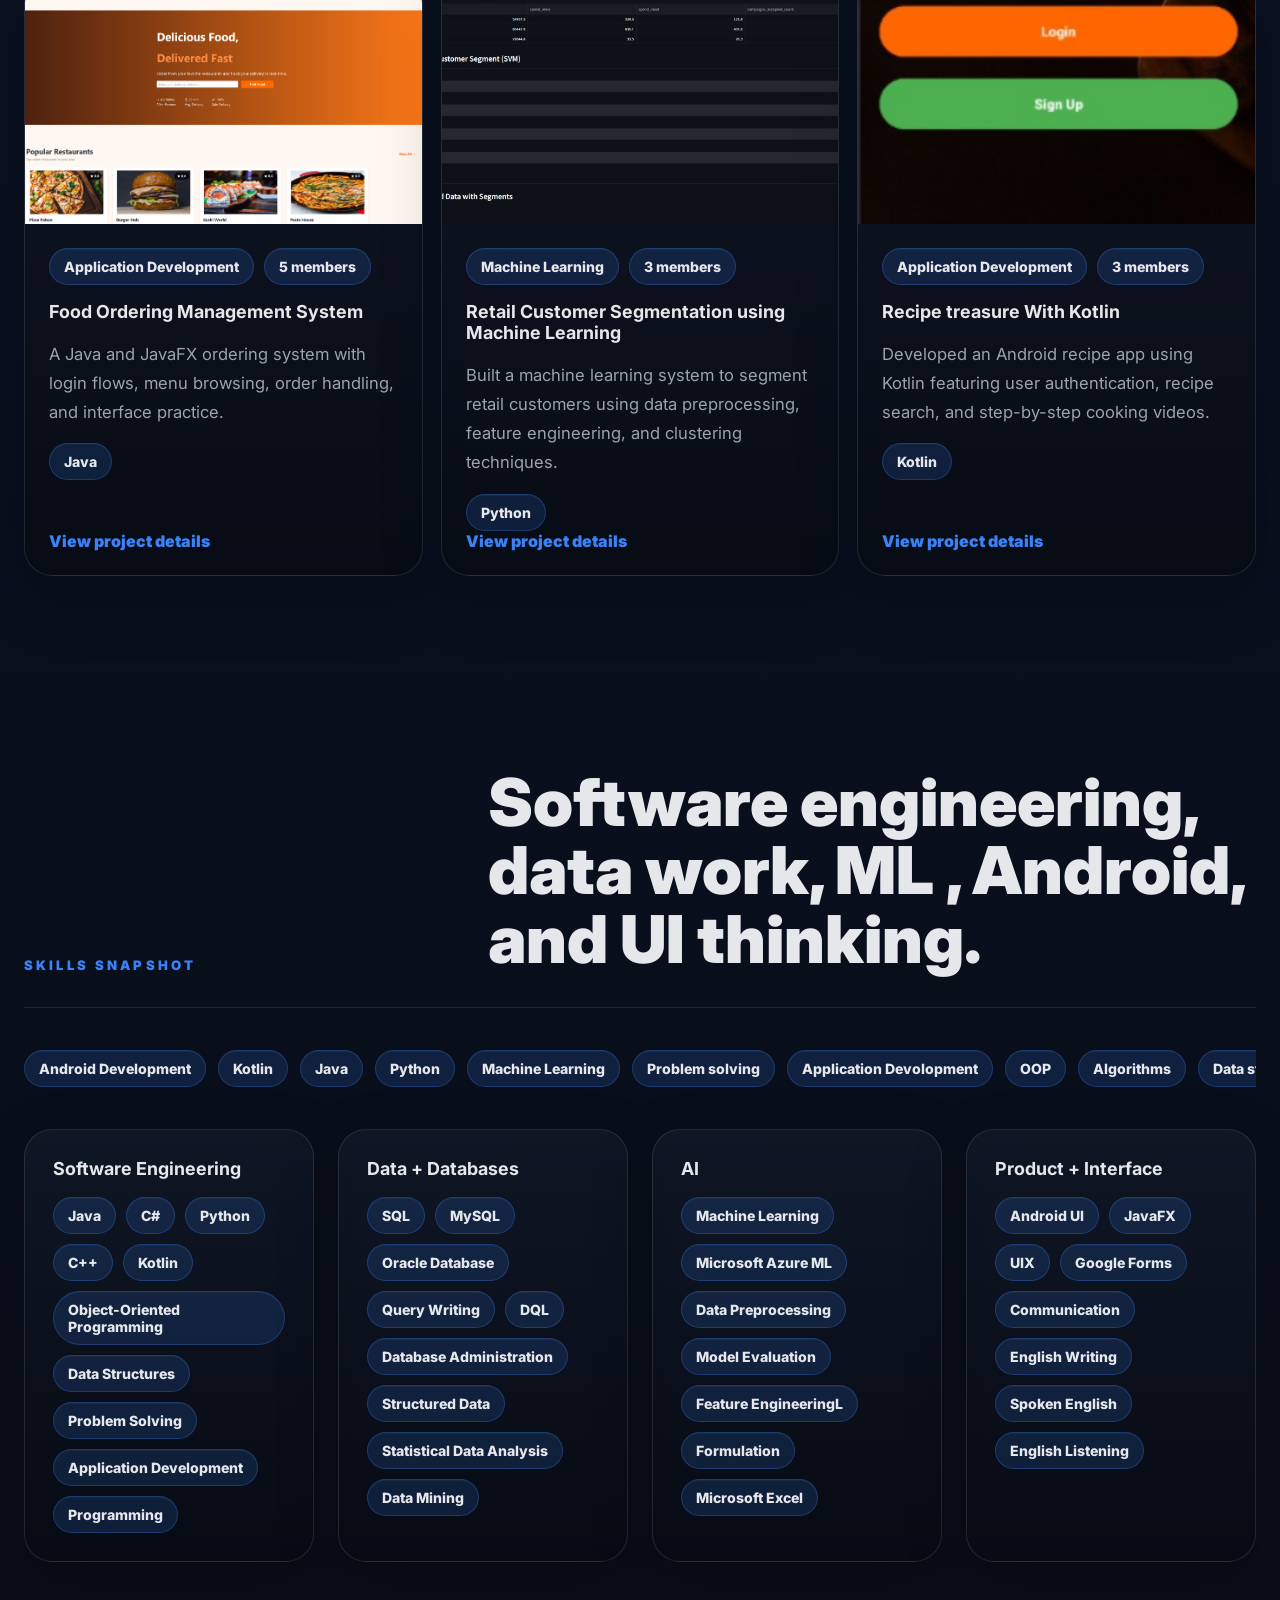
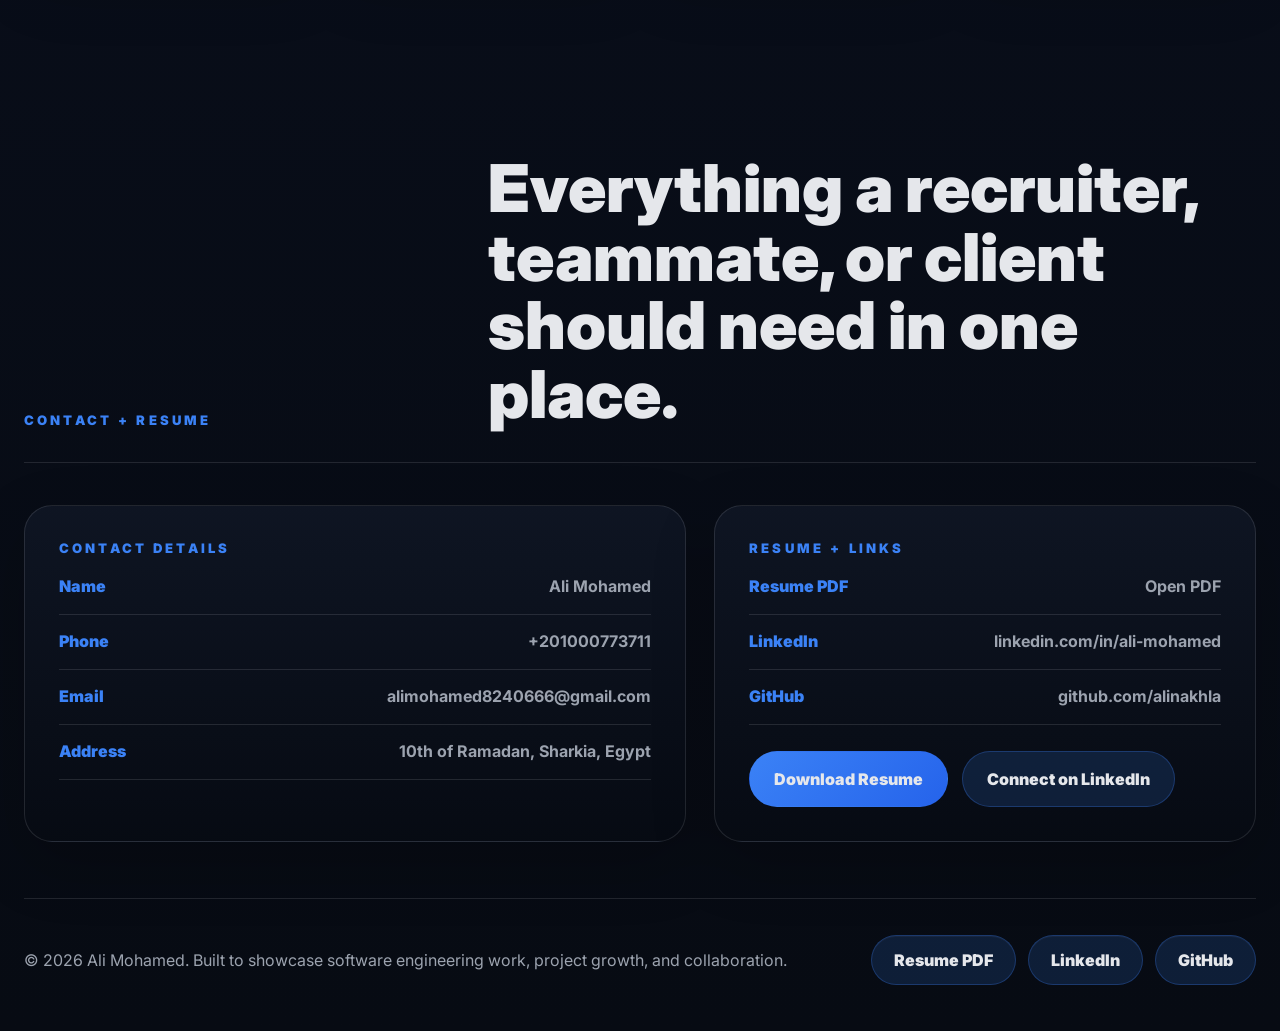
==== commit abbb535e: "changed profile src" ====
--- a/index.html
+++ b/index.html
@@ -52,7 +52,7 @@
 
         <div class="hero-visual reveal delay-1" aria-label="Profile photo placeholder">
           <div class="portrait-frame">
-            <img src="assets\profilepic.jpg" alt="Ali Mohamed profile photo placeholder" />
+            <img src="/ali-mohamed-portfolio/assets/profile.jpg" alt="Ali Mohamed profile photo placeholder" />
           </div>
           <aside class="glance-card" aria-label="At a glance">
             <p class="eyebrow">At A Glance</p>
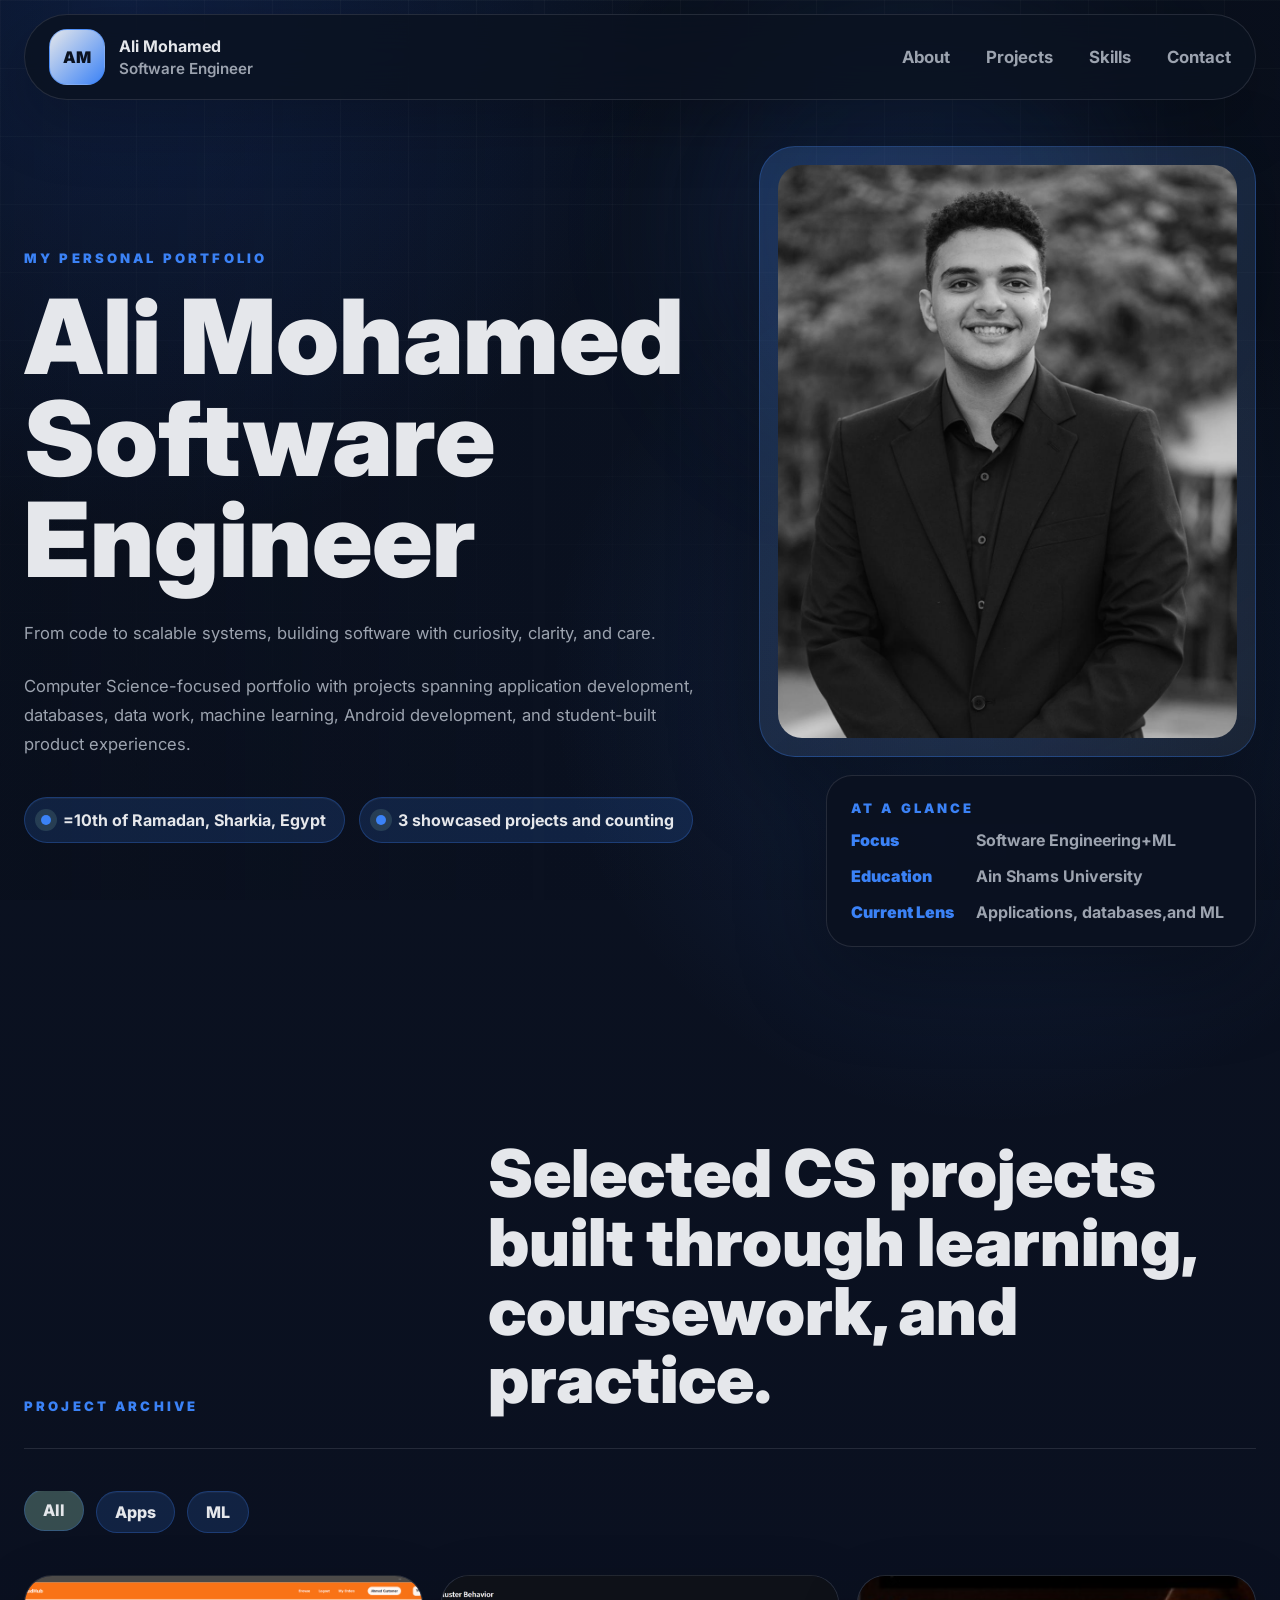
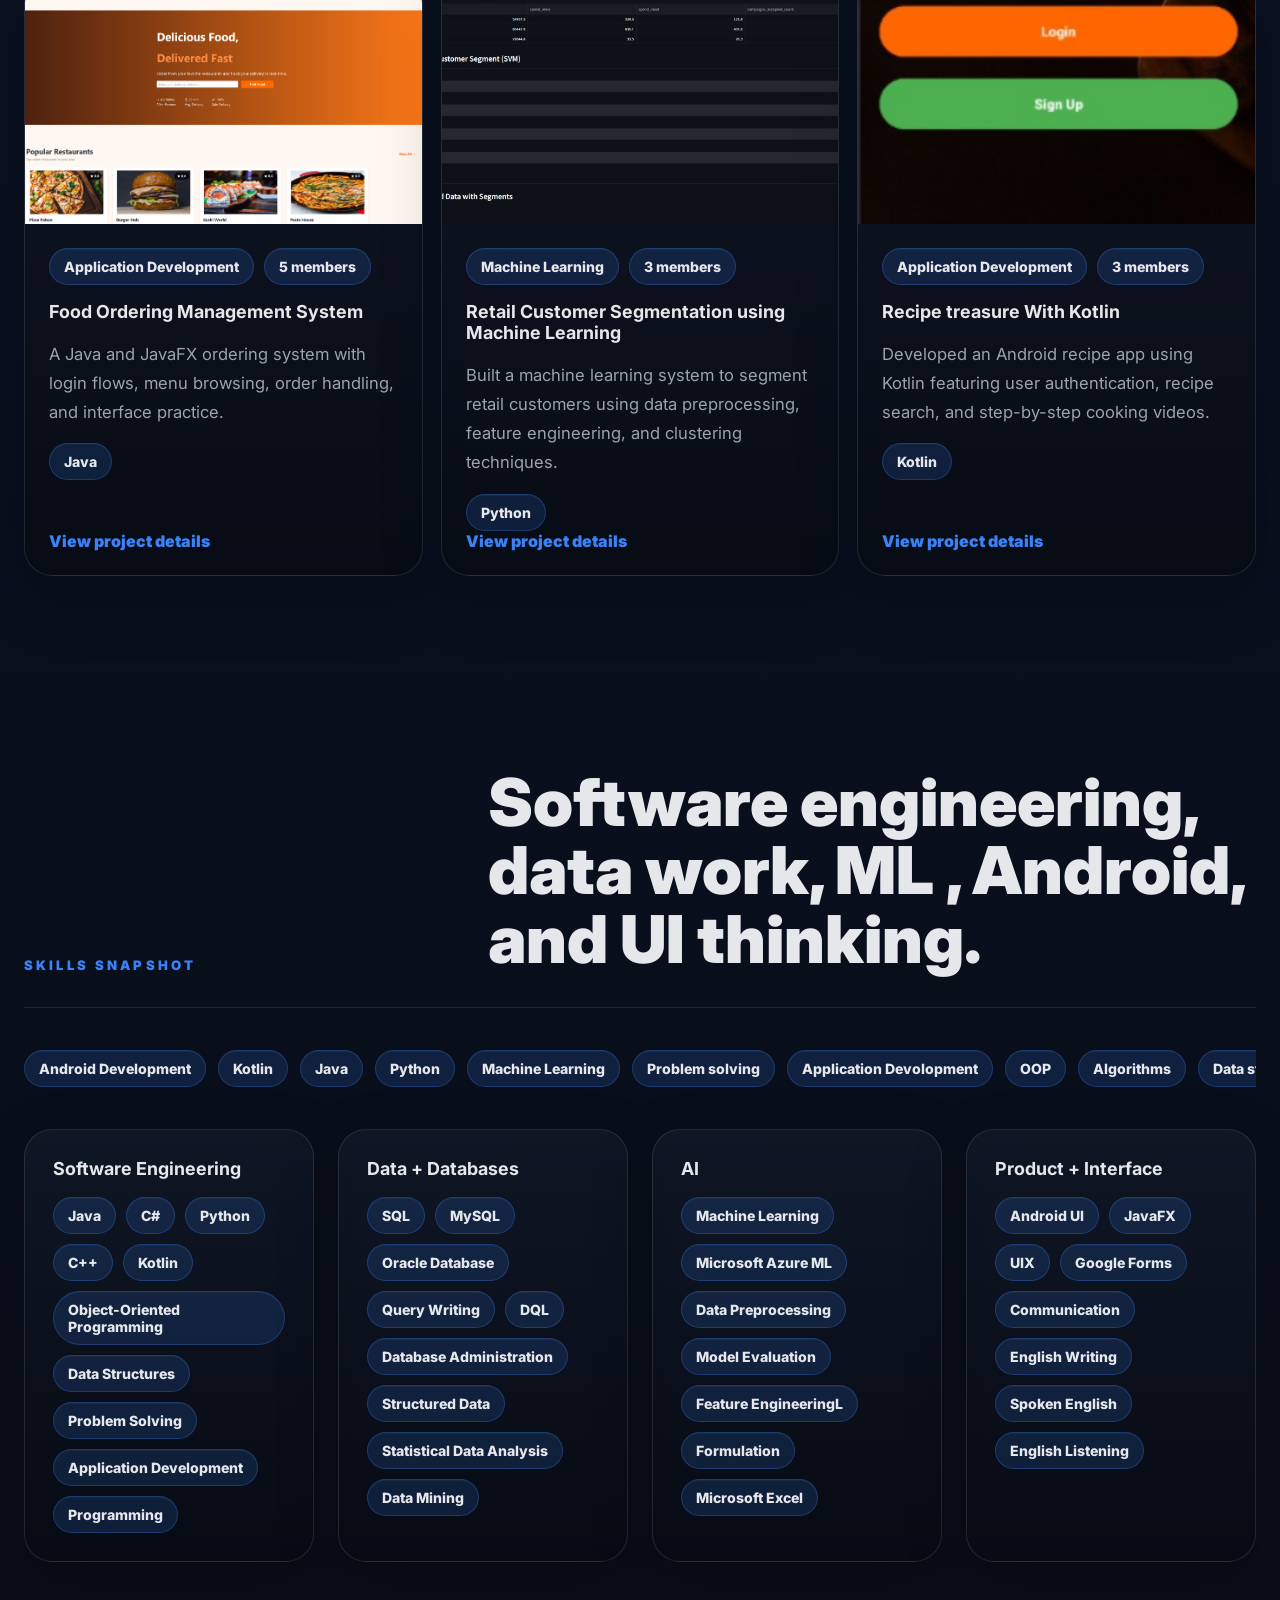
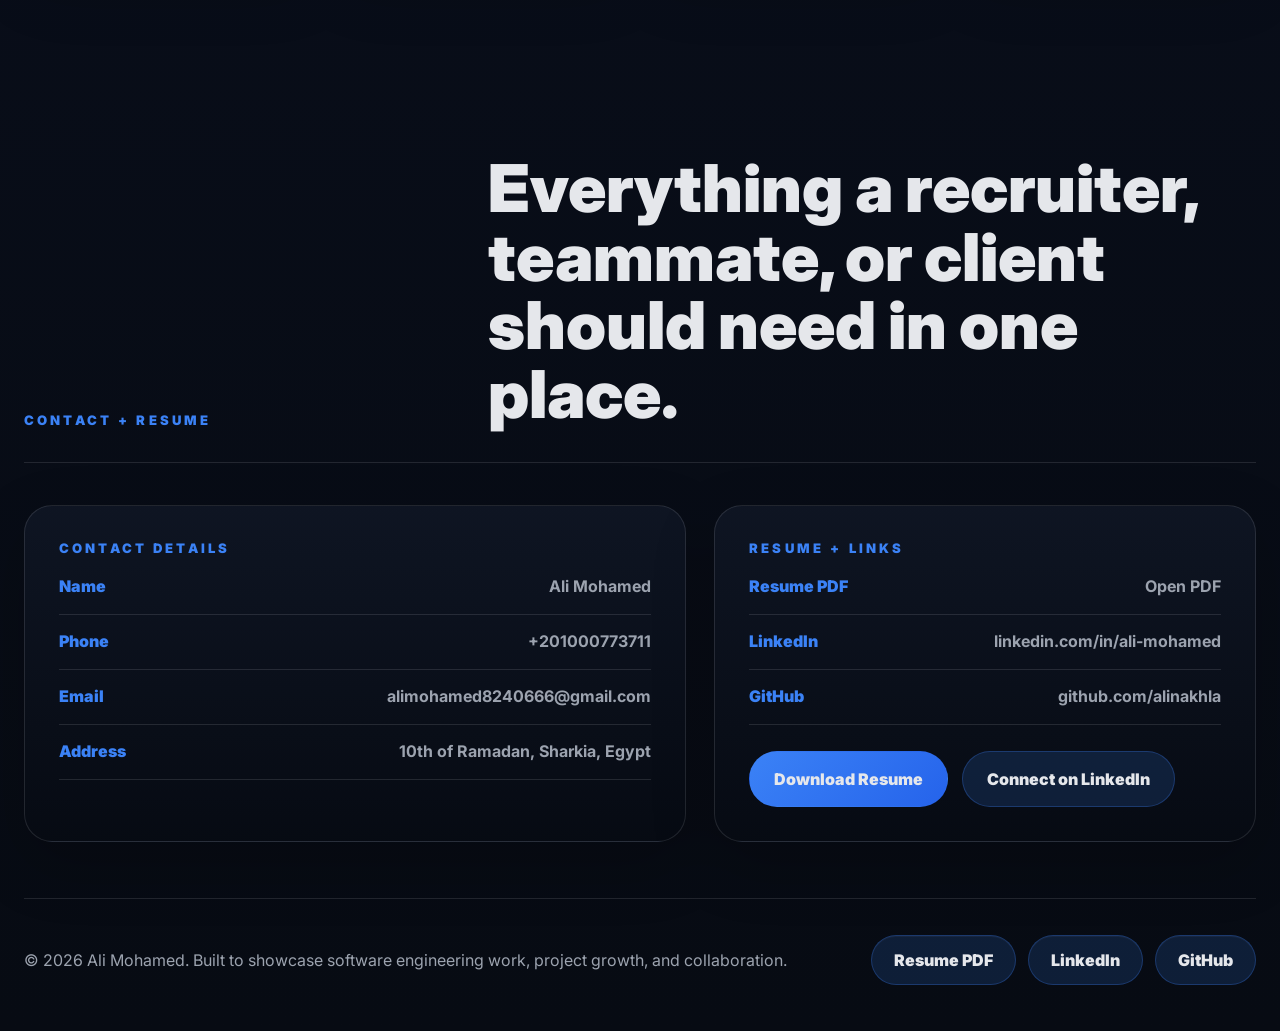
==== commit 37b68de7: "linkedin and profile fix" ====
--- a/index.html
+++ b/index.html
@@ -52,7 +52,7 @@
 
         <div class="hero-visual reveal delay-1" aria-label="Profile photo placeholder">
           <div class="portrait-frame">
-            <img src="/ali-mohamed-portfolio/assets/profile.jpg" alt="Ali Mohamed profile photo placeholder" />
+            <img src="assets/profilepic.jpg" alt="Ali Mohamed profile photo" />
           </div>
           <aside class="glance-card" aria-label="At a glance">
             <p class="eyebrow">At A Glance</p>
@@ -208,7 +208,7 @@
               <div>
                 <dt>LinkedIn</dt>
                 <dd>
-                  <a href="https:www.linkedin.com/in/ali-mohamed-709615299" target="_blank" rel="noreferrer">
+                  <a href="https://www.linkedin.com/in/ali-mohamed-709615299" target="_blank" rel="noreferrer">
                     linkedin.com/in/ali-mohamed
                   </a>
                 </dd>
@@ -224,7 +224,7 @@
             </dl>
             <div class="contact-actions">
               <a class="button primary" href="assets/Resume1.pdf" target="_blank" rel="noreferrer">Download Resume</a>
-              <a class="button secondary" href="https:www.linkedin.com/in/ali-mohamed-709615299" target="_blank" rel="noreferrer">
+              <a class="button secondary" href="https://www.linkedin.com/in/ali-mohamed-709615299" target="_blank" rel="noreferrer">
                 Connect on LinkedIn
               </a>
             </div>
@@ -237,7 +237,7 @@
       <span>© 2026 Ali Mohamed. Built to showcase software engineering work, project growth, and collaboration.</span>
       <div class="footer-links">
         <a href="assets/Resume1.pdf" target="_blank" rel="noreferrer">Resume PDF</a>
-        <a href="https:www.linkedin.com/in/ali-mohamed-709615299" target="_blank" rel="noreferrer">LinkedIn</a>
+        <a href="https://www.linkedin.com/in/ali-mohamed-709615299" target="_blank" rel="noreferrer">LinkedIn</a>
         <a href="https://github.com/alinakhla" target="_blank" rel="noreferrer">GitHub</a>
       </div>
     </footer>
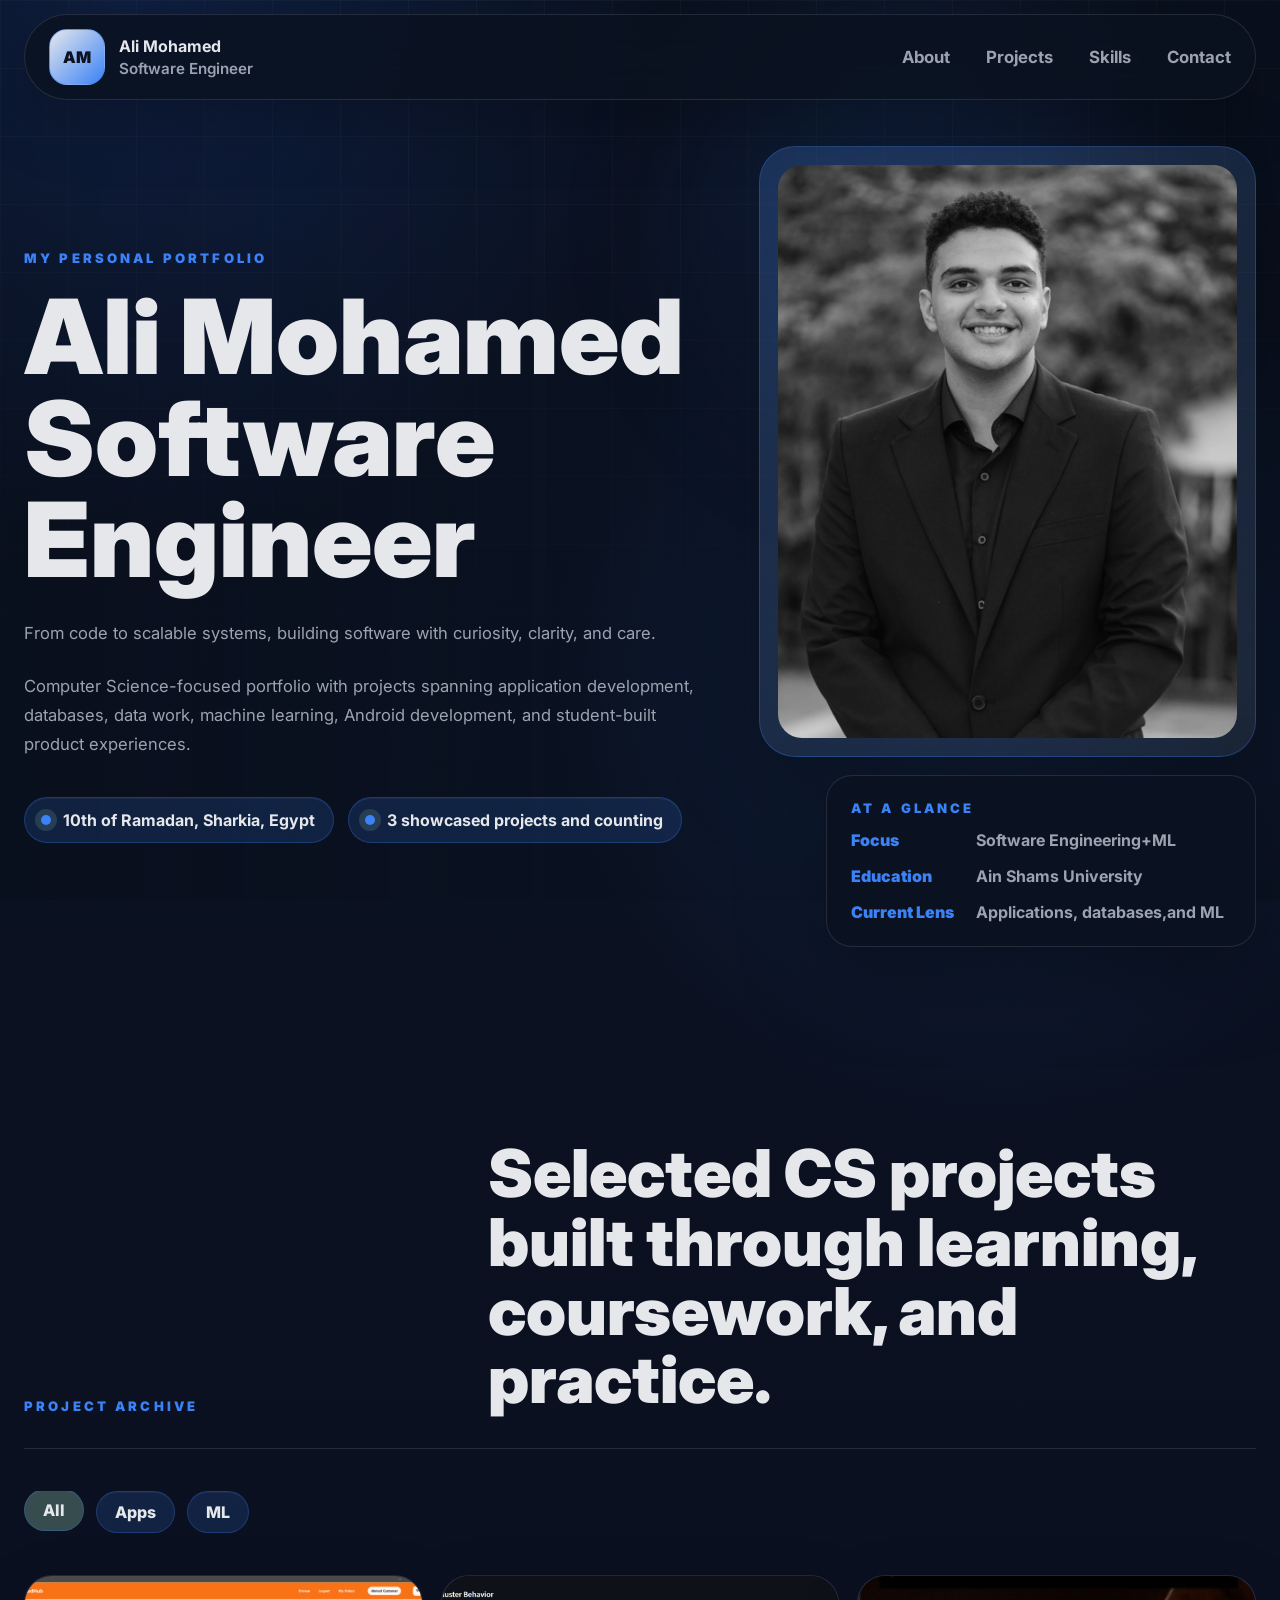
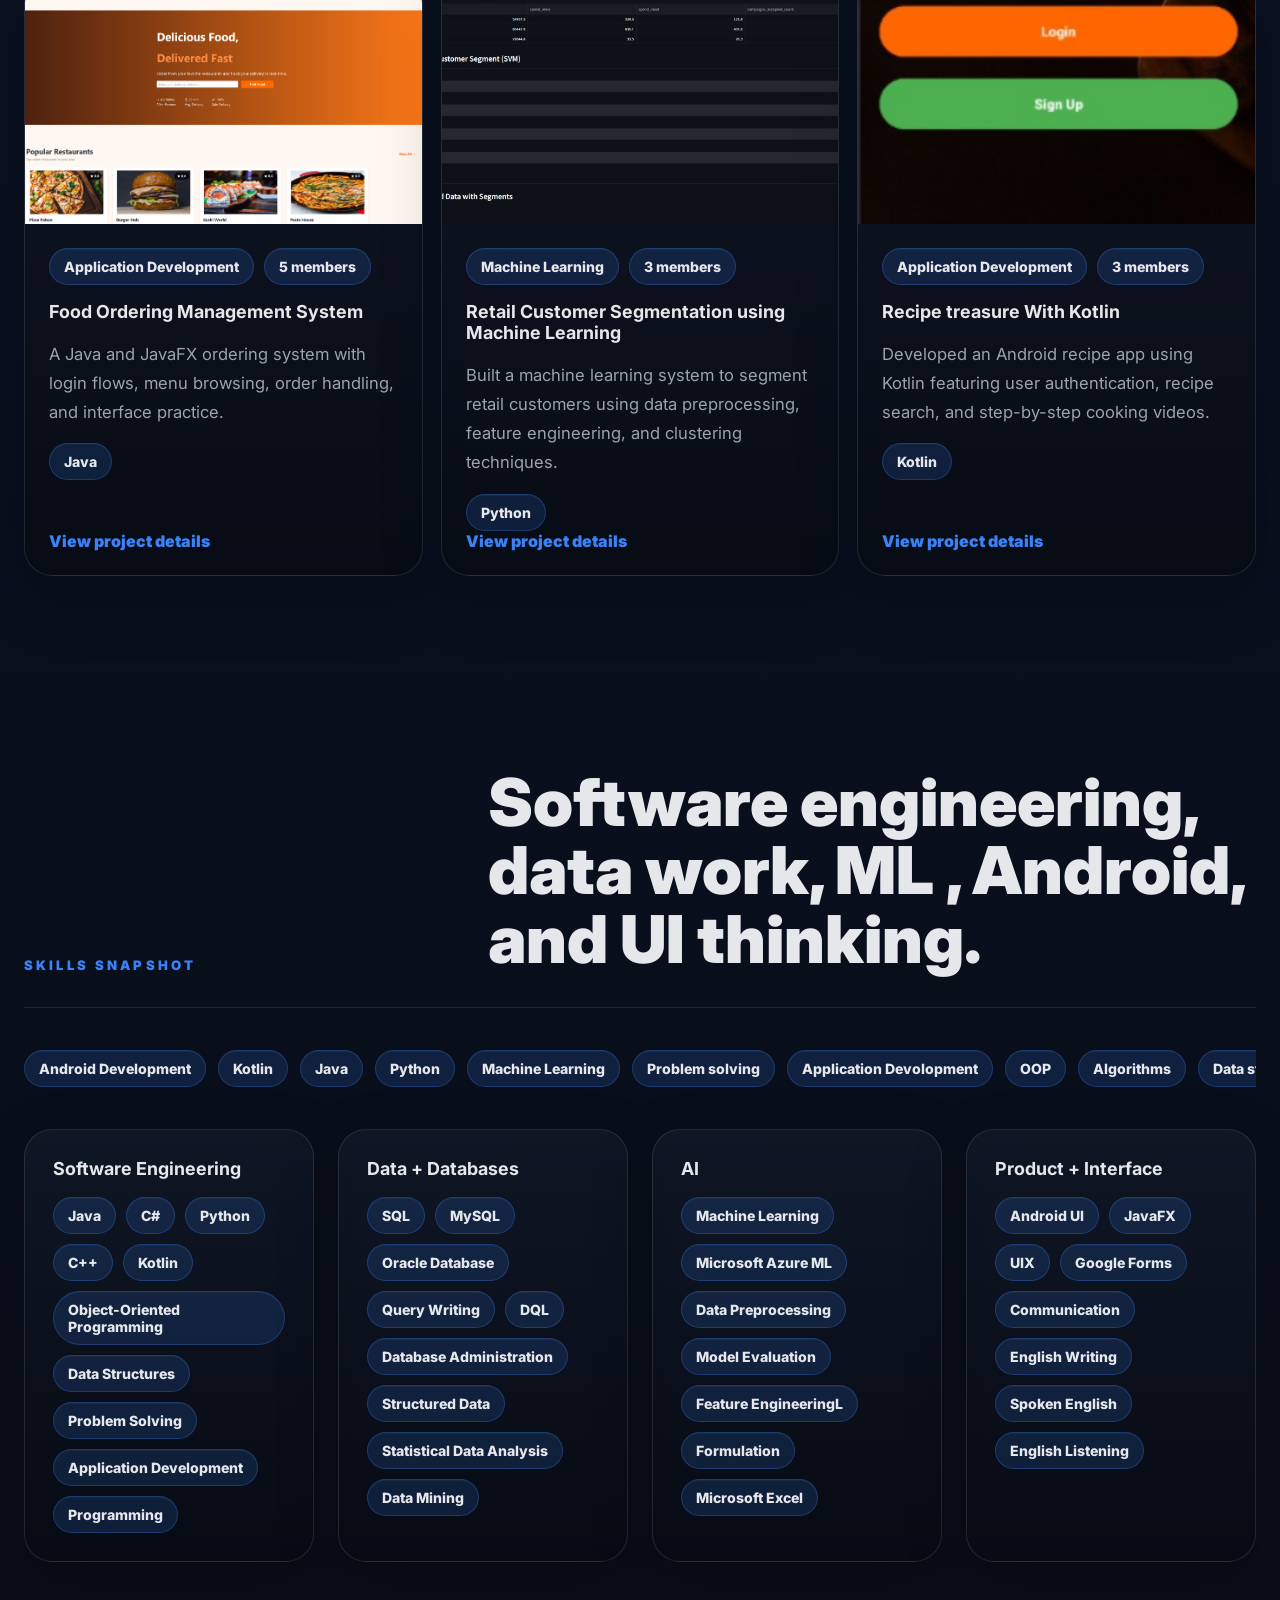
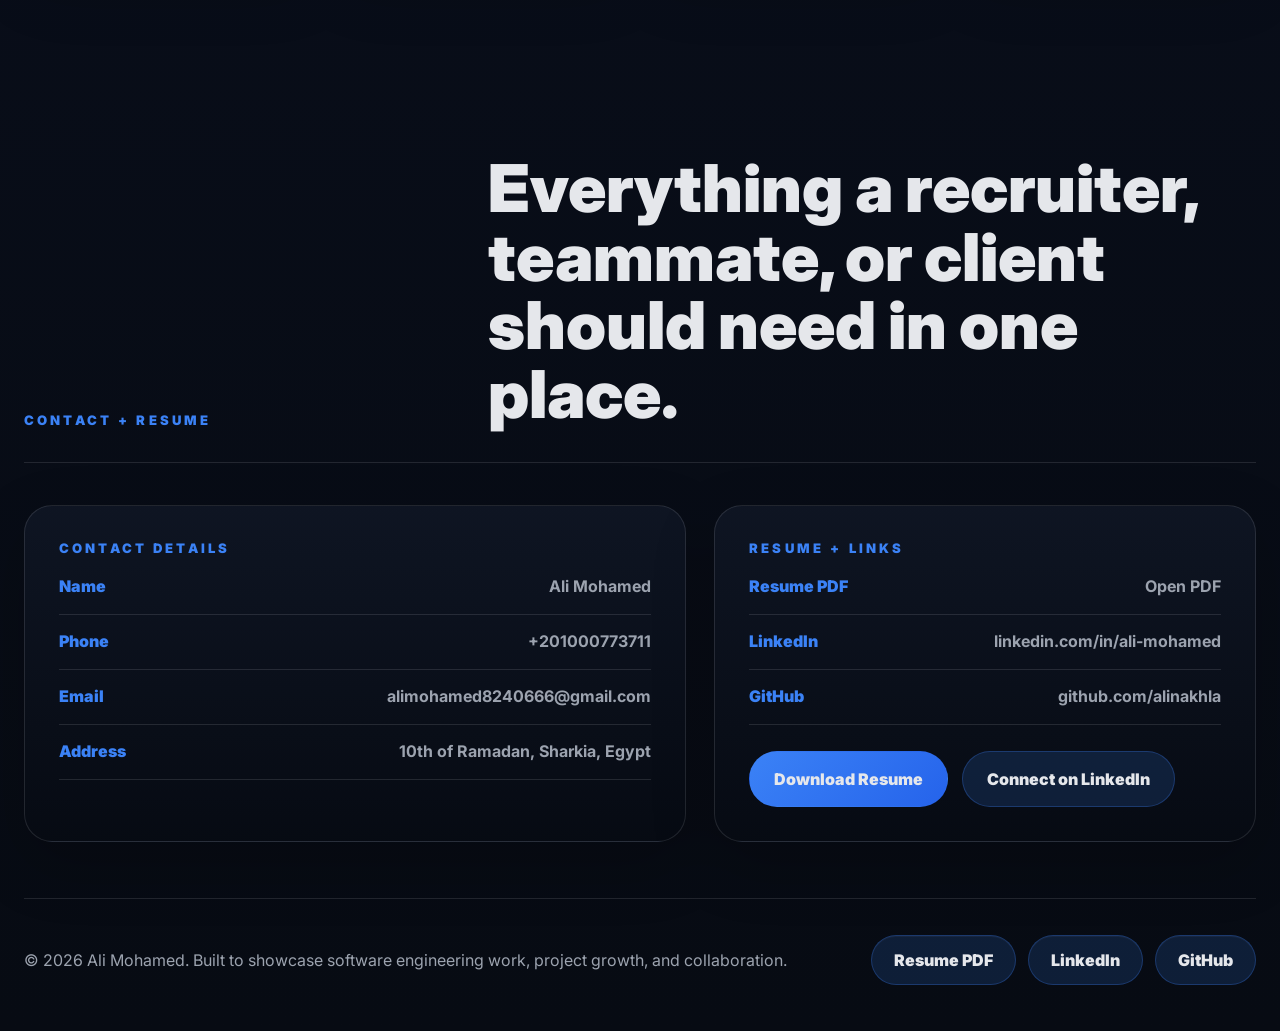
==== commit 6d400837: "final touches" ====
--- a/index.html
+++ b/index.html
@@ -45,7 +45,7 @@
             data work, machine learning, Android development, and student-built product experiences.
           </p>
           <div class="quick-facts" aria-label="Quick facts">
-            <span>=10th of Ramadan, Sharkia, Egypt</span>
+            <span>10th of Ramadan, Sharkia, Egypt</span>
             <span><strong id="project-count">4</strong> showcased projects and counting</span>
           </div>
         </div>
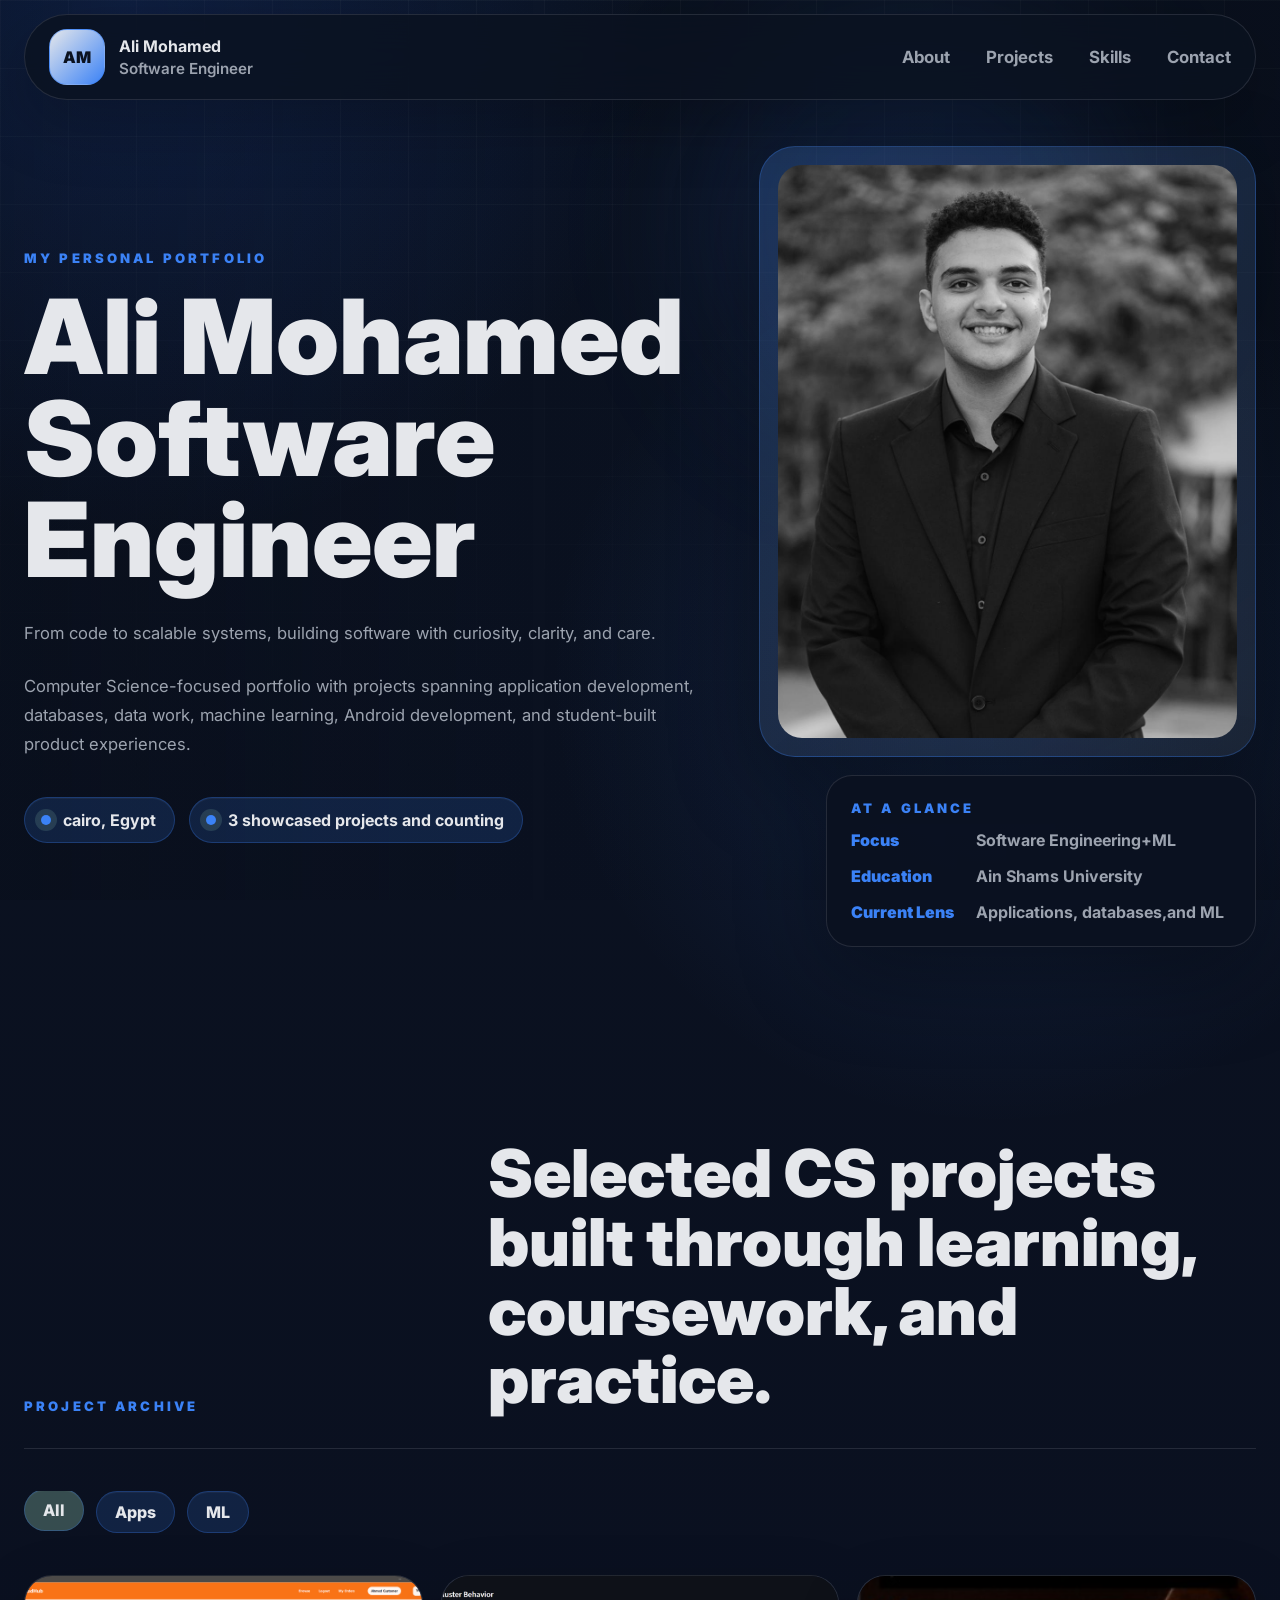
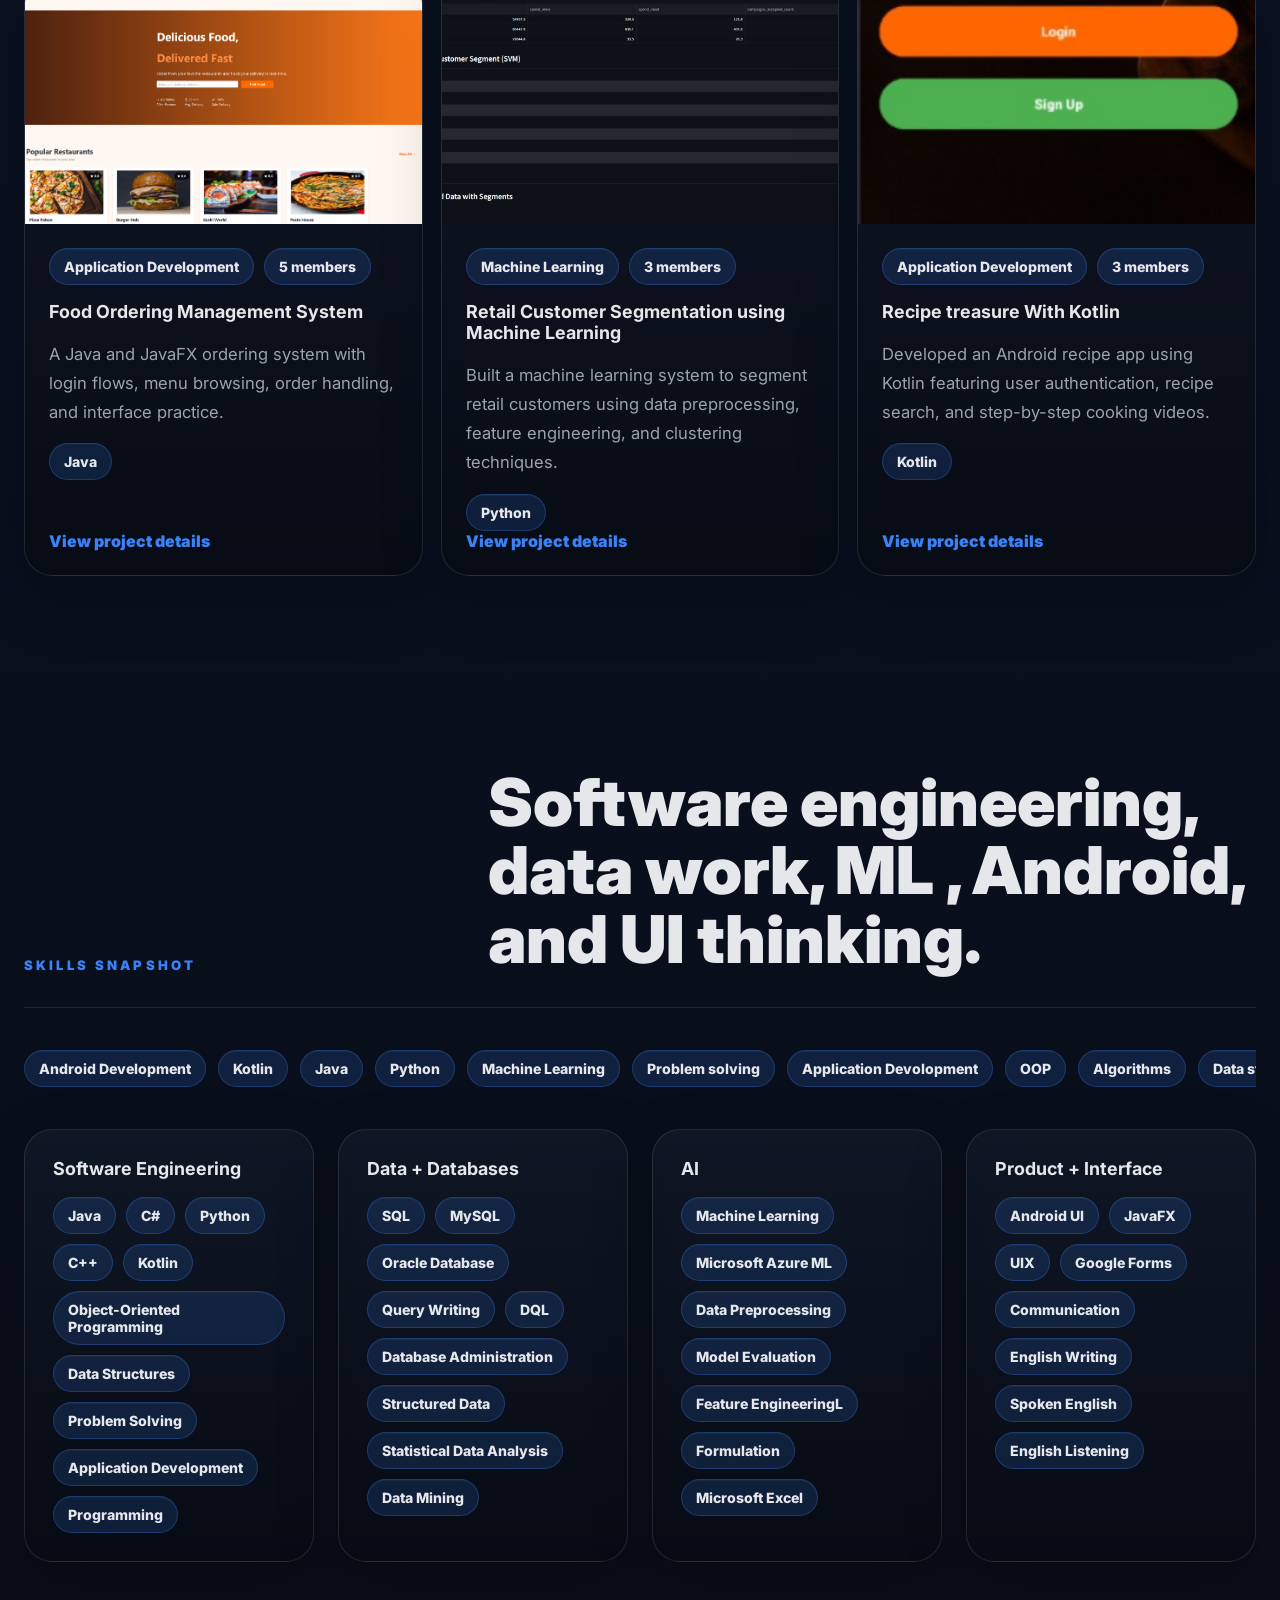
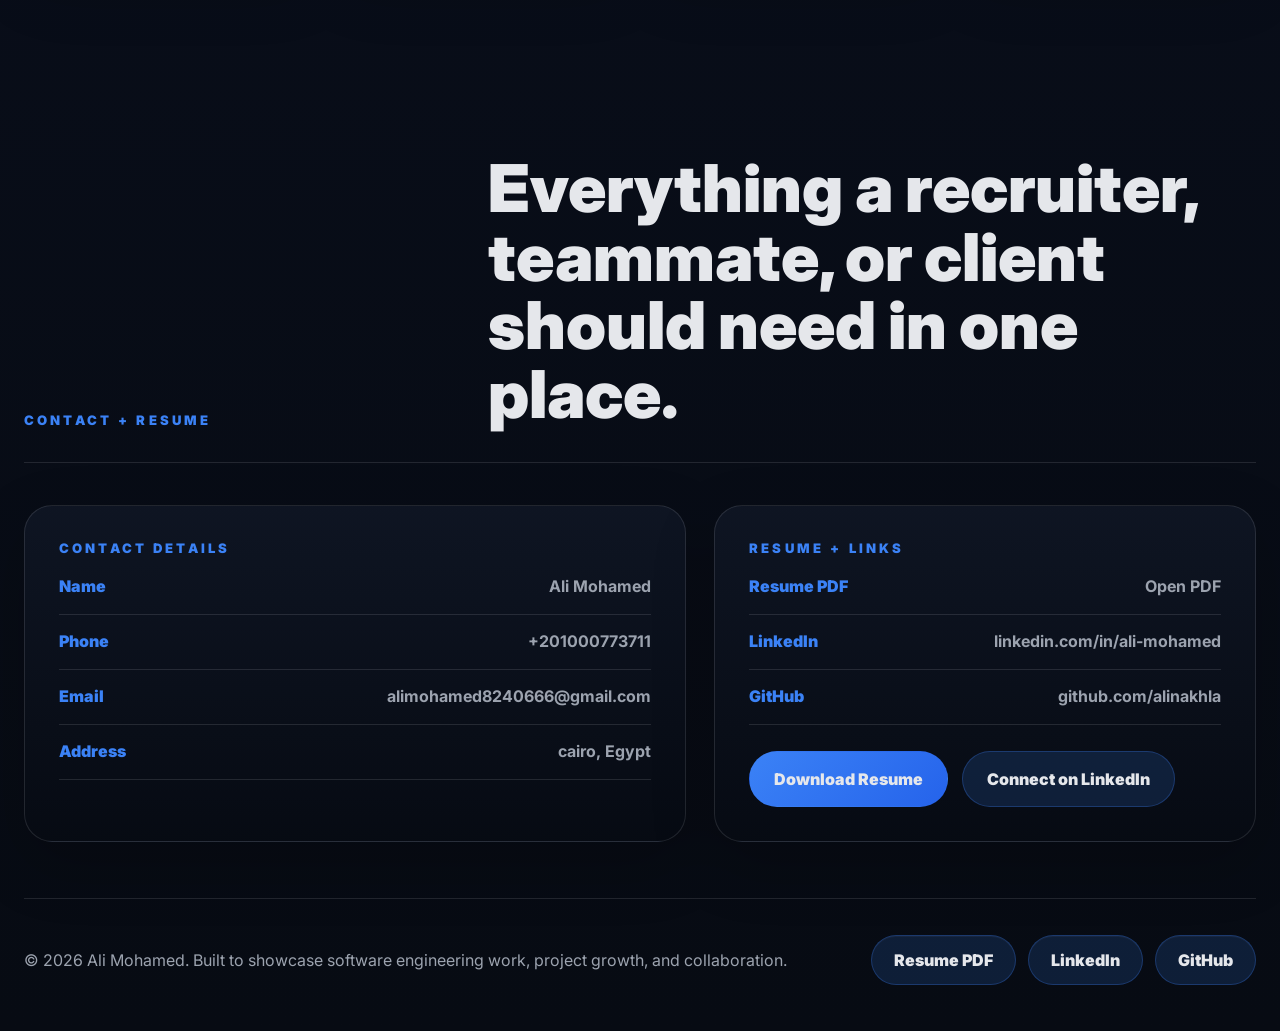
==== commit 0c3655a3: "location change" ====
--- a/index.html
+++ b/index.html
@@ -45,7 +45,7 @@
             data work, machine learning, Android development, and student-built product experiences.
           </p>
           <div class="quick-facts" aria-label="Quick facts">
-            <span>10th of Ramadan, Sharkia, Egypt</span>
+            <span>cairo, Egypt</span>
             <span><strong id="project-count">4</strong> showcased projects and counting</span>
           </div>
         </div>
@@ -193,7 +193,7 @@
               </div>
               <div>
                 <dt>Address</dt>
-                <dd>10th of Ramadan, Sharkia, Egypt</dd>
+                <dd>cairo, Egypt</dd>
               </div>
             </dl>
           </section>
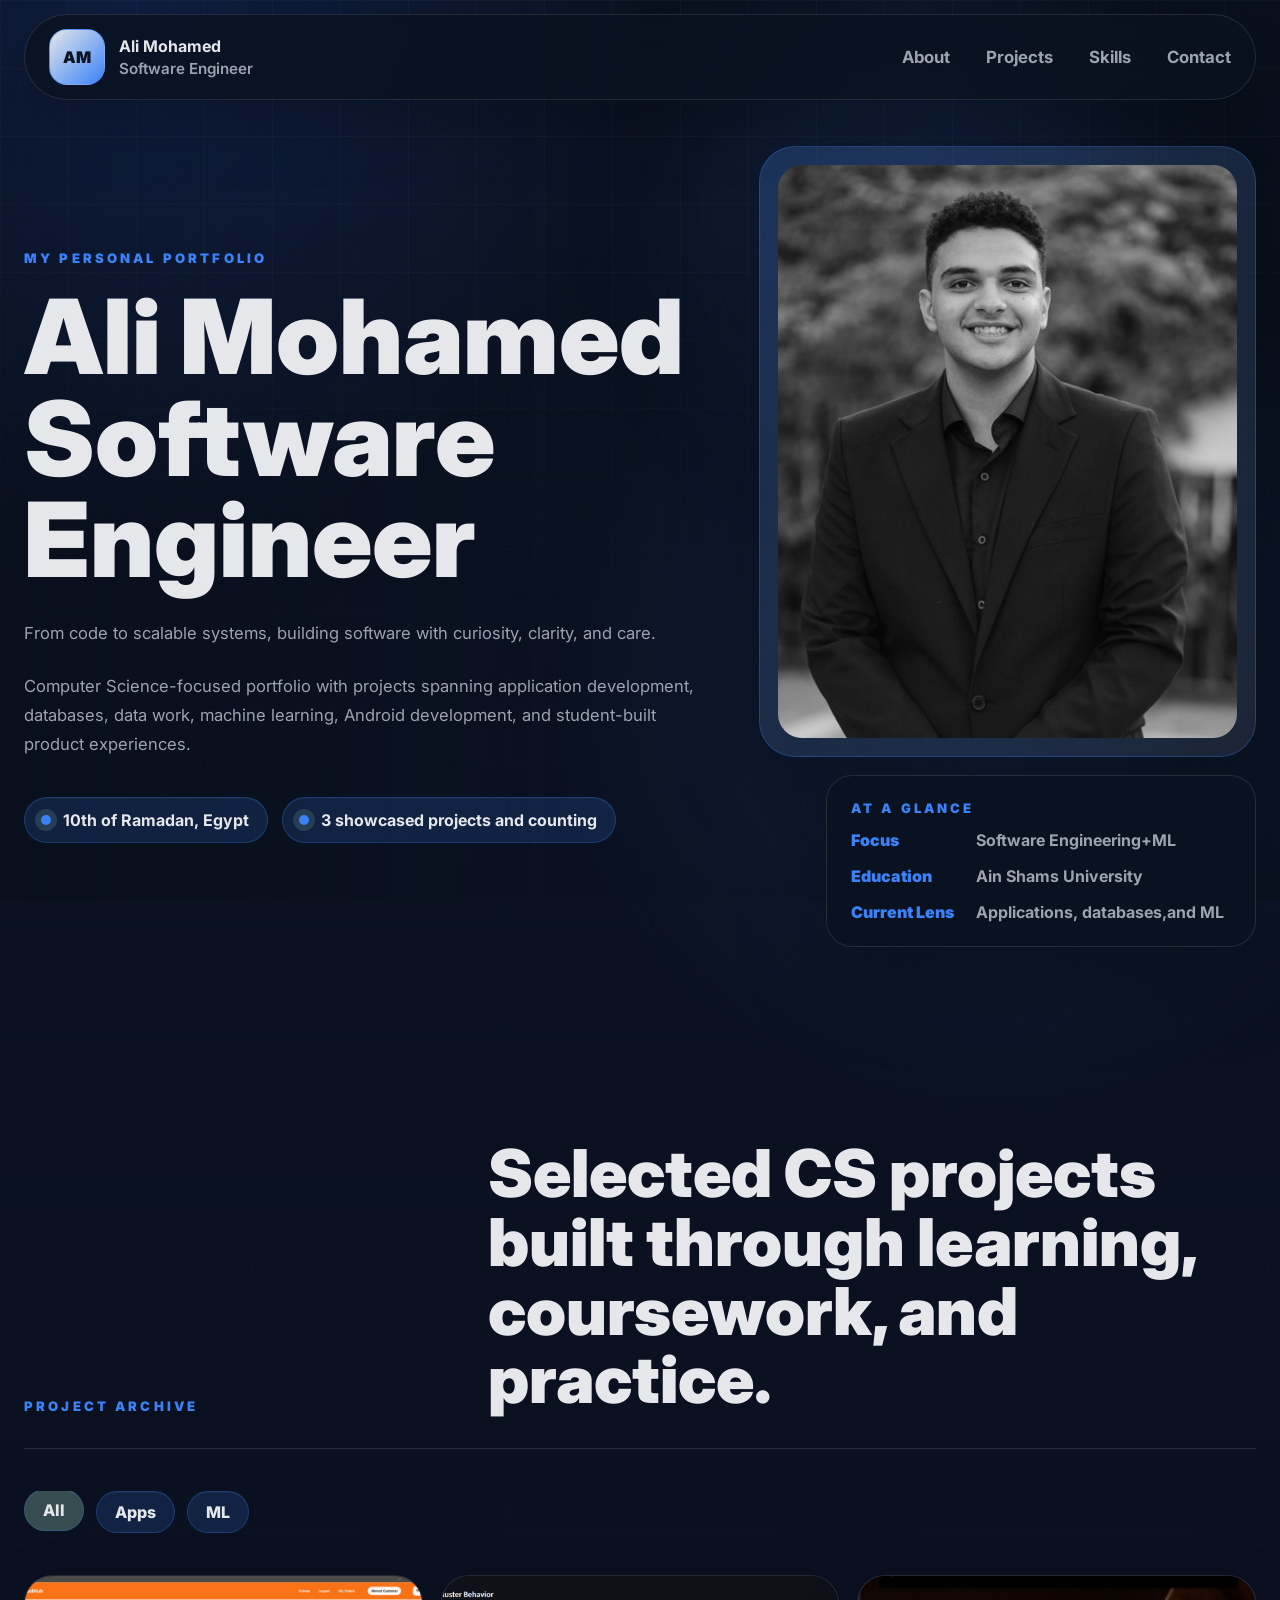
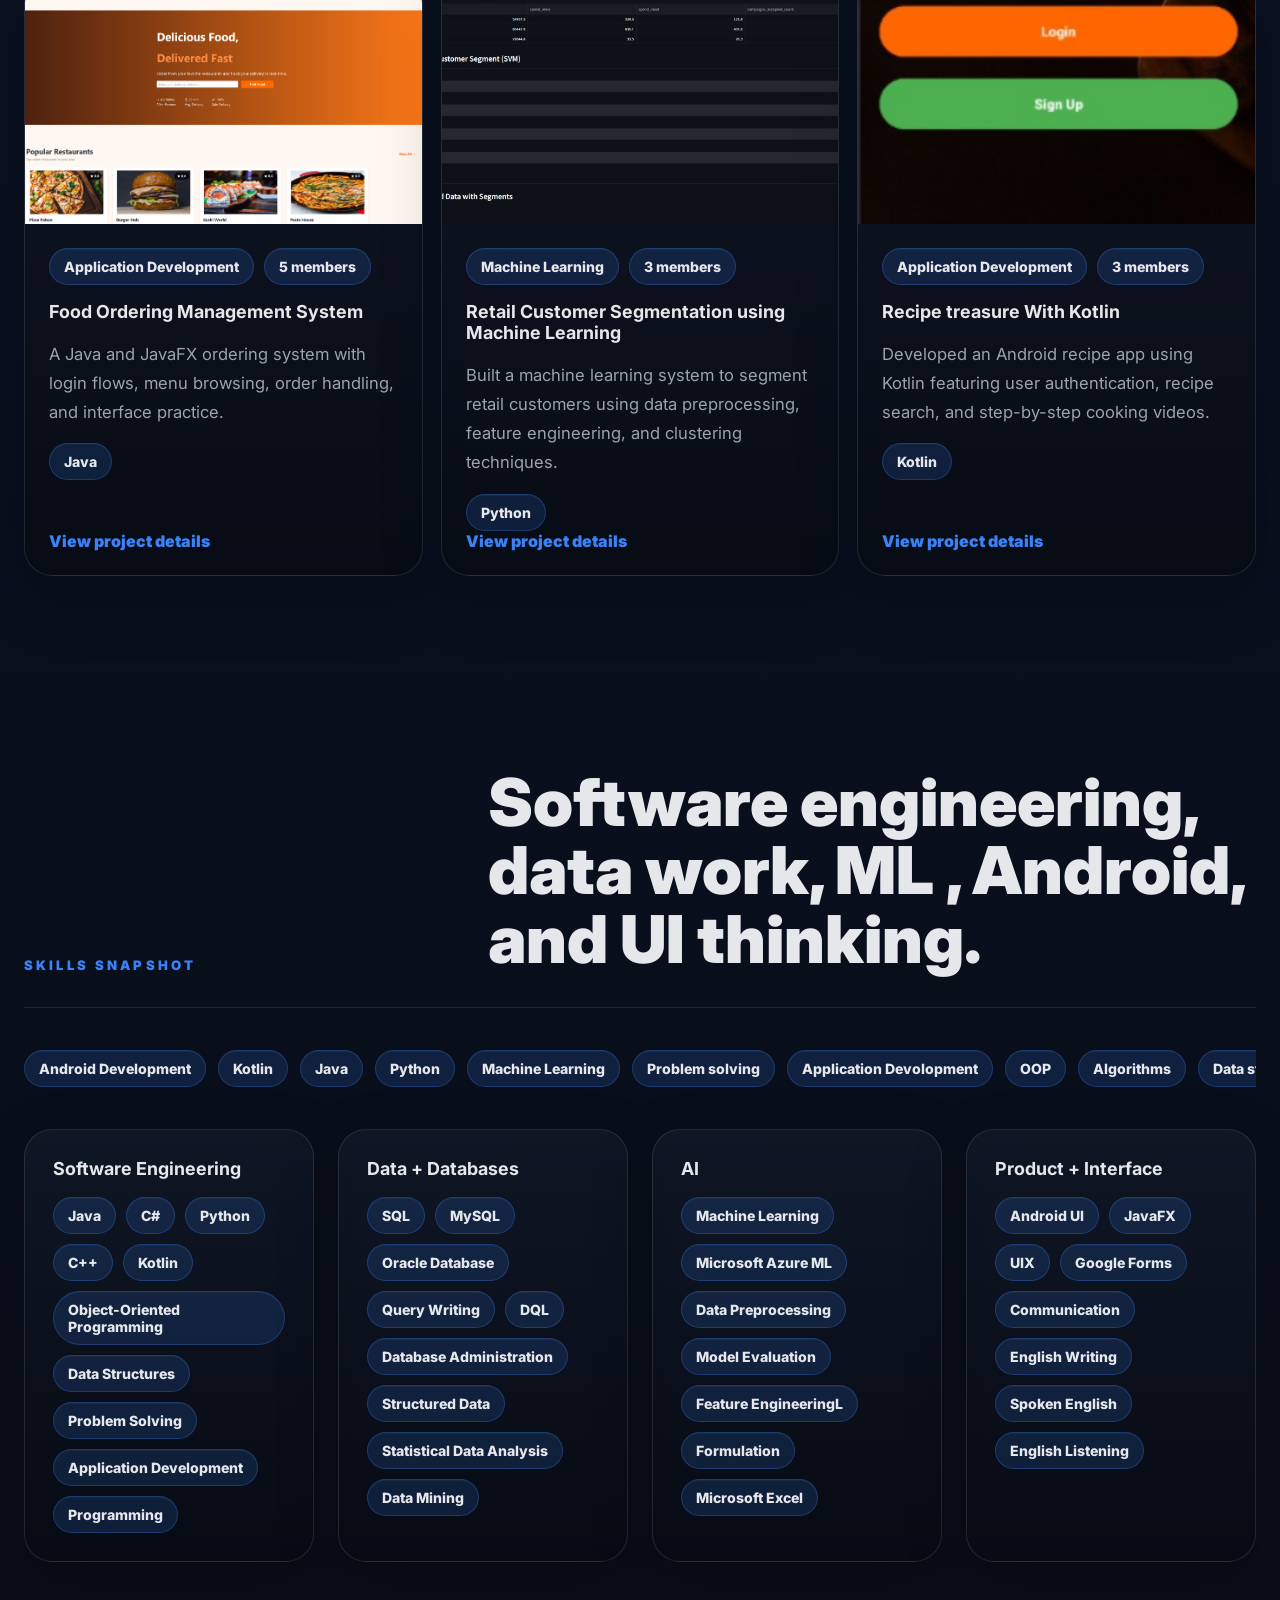
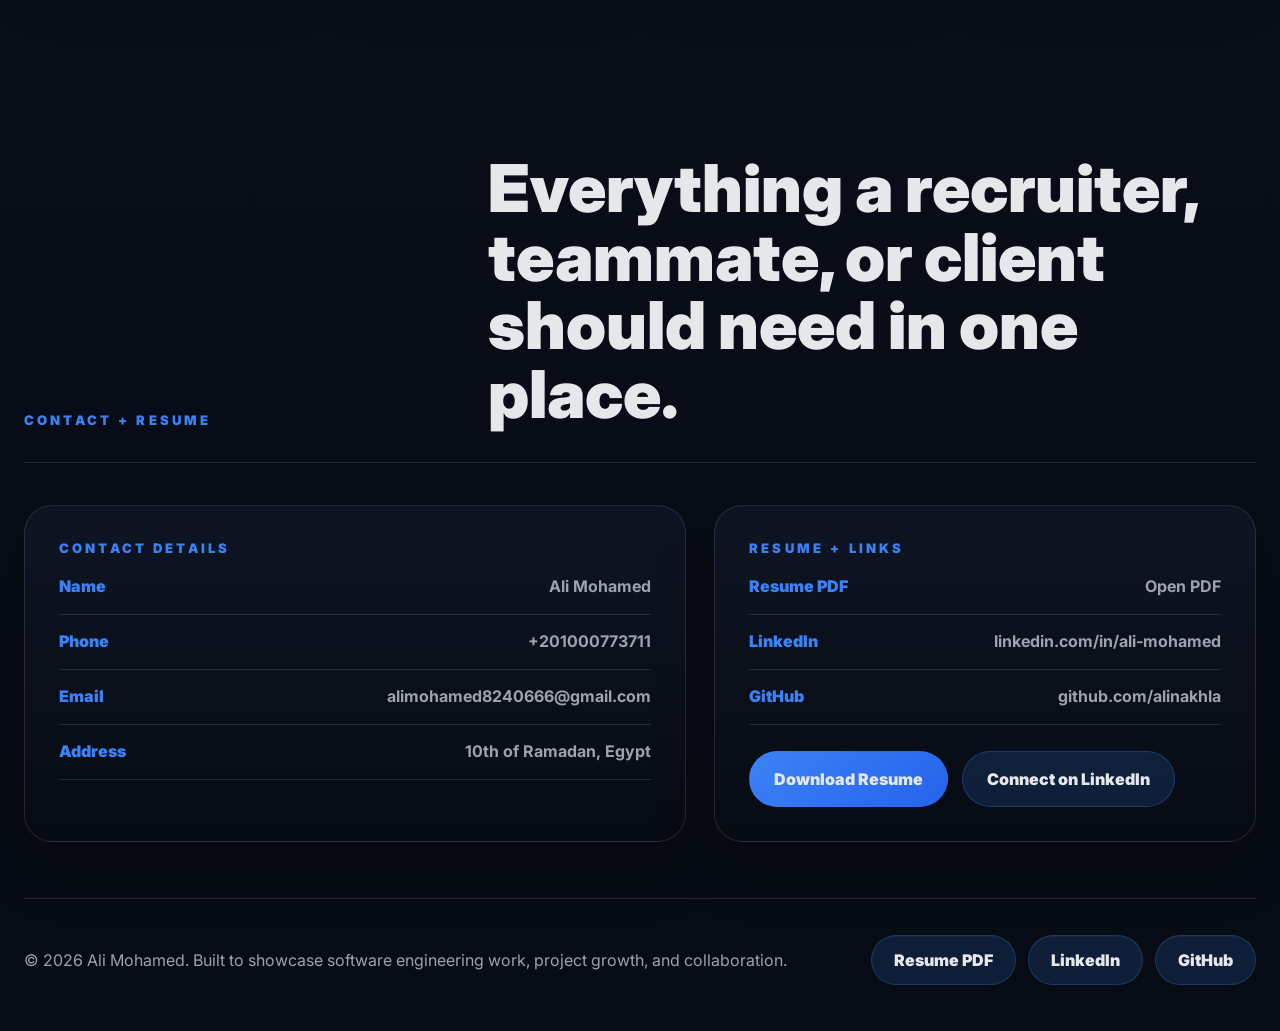
==== commit cf642038: "fianl touch" ====
--- a/index.html
+++ b/index.html
@@ -45,7 +45,7 @@
             data work, machine learning, Android development, and student-built product experiences.
           </p>
           <div class="quick-facts" aria-label="Quick facts">
-            <span>cairo, Egypt</span>
+            <span>10th of Ramadan, Egypt</span>
             <span><strong id="project-count">4</strong> showcased projects and counting</span>
           </div>
         </div>
@@ -193,7 +193,7 @@
               </div>
               <div>
                 <dt>Address</dt>
-                <dd>cairo, Egypt</dd>
+                <dd>10th of Ramadan, Egypt</dd>
               </div>
             </dl>
           </section>
